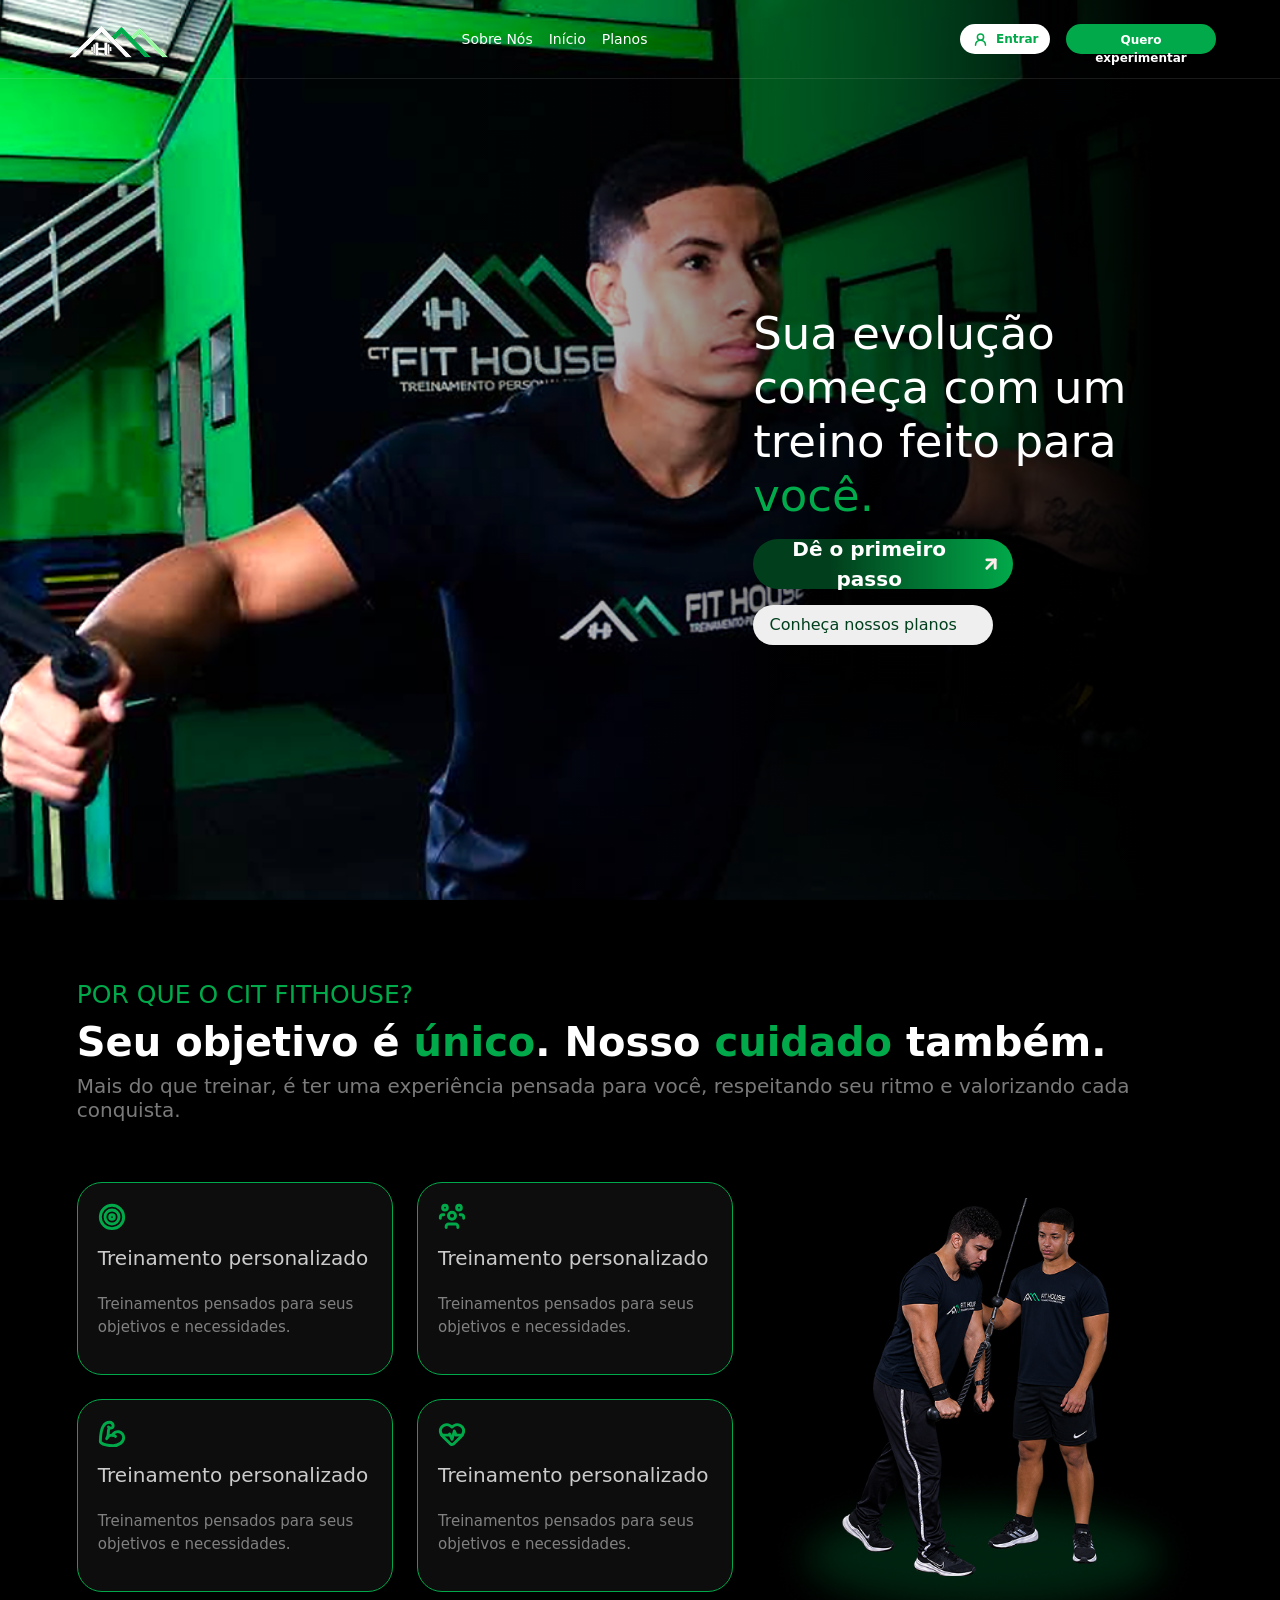
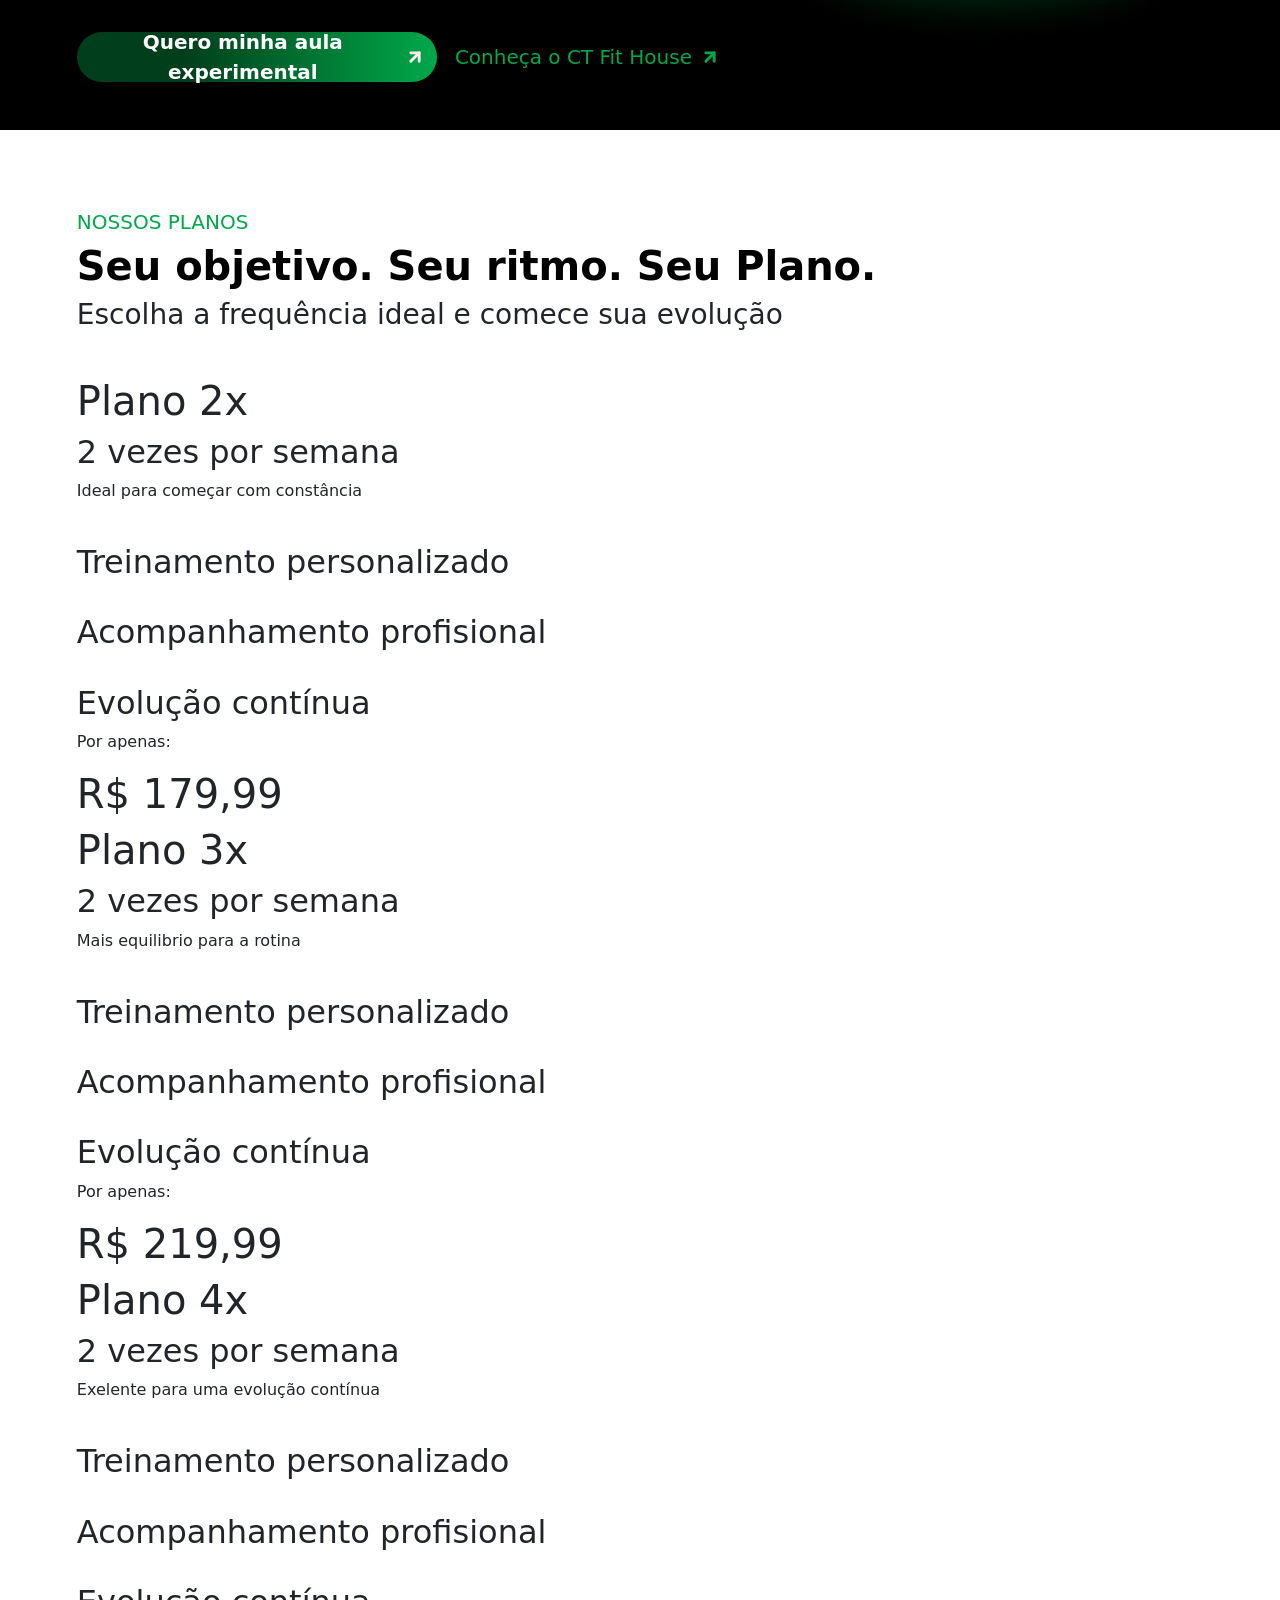
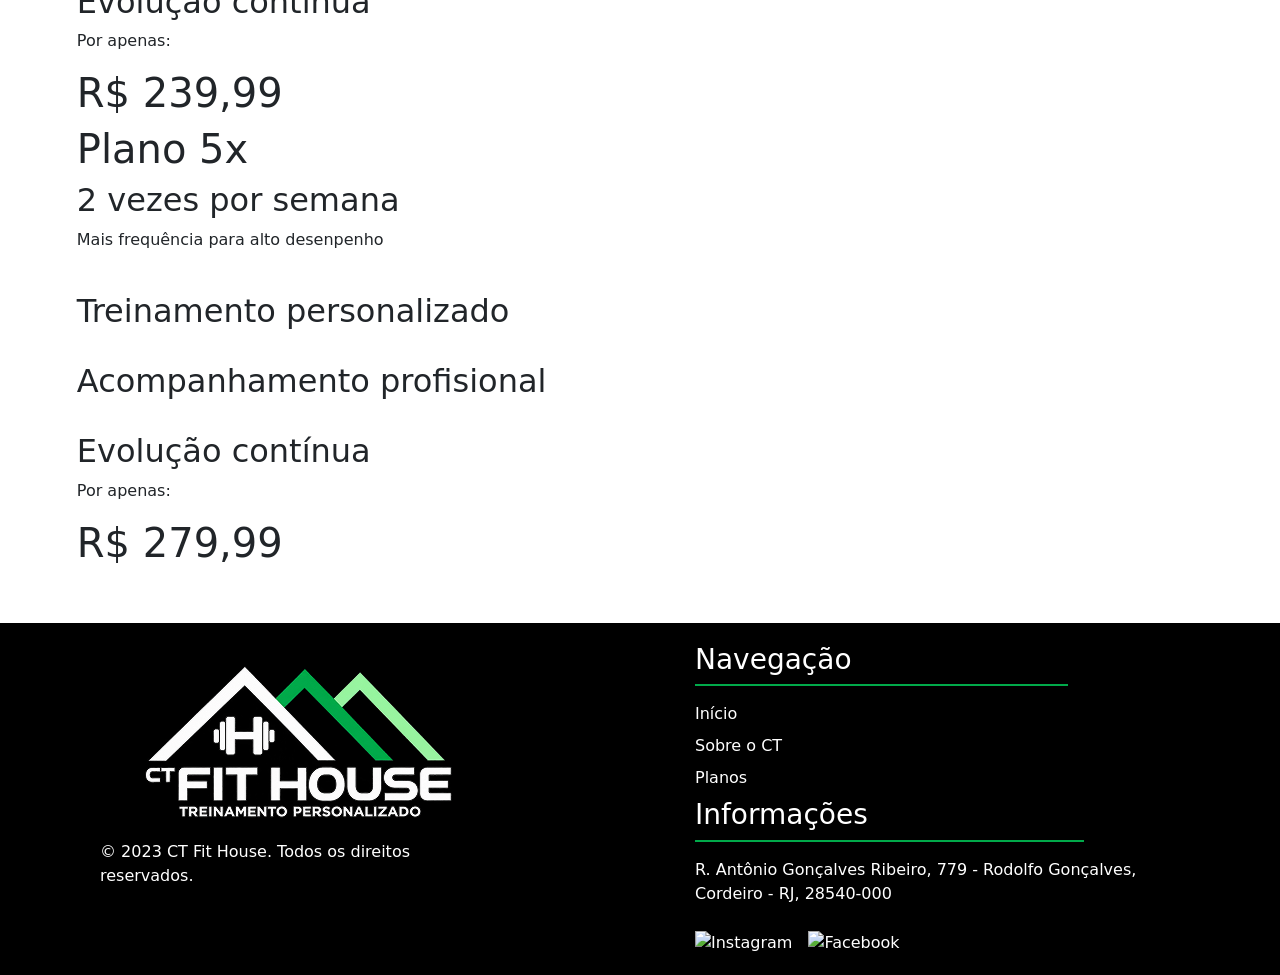
==== index/index.html @ 7c75793a "feat: add landing page, header and footer" ====
<!DOCTYPE html>
<html lang="pt-BR">
<head>
    <meta charset="UTF-8">
    <meta name="viewport" content="width=device-width, initial-scale=1.0">
    <title>CT FitHouse</title>

    <link rel="stylesheet"
      href="https://cdn.jsdelivr.net/npm/bootstrap@5.3.9/dist/css/bootstrap.min.css"
      integrity="sha384-yEPZ7jP9S0QKiUQ0m3jjsO4ProIW7wvR9gXkI7JOGa2XVsw53Yke2bsdkBbjmmiX"
      crossorigin="anonymous">
    <link rel="stylesheet" href="/index/index.css">

    <script src="/index/index.js" defer></script>
    <script src="https://cdn.jsdelivr.net/npm/bootstrap@5.3.9/dist/js/bootstrap.bundle.min.js"></script>

</head>
 
<body>

    <header class="header">
        <nav class="navbar navbar-expand-lg navbar-light">
            <div class="container-fluid cabecalho-conteudo">

                <a class="navbar-brand" href="#">
                    <img src="/Assets/img/Logo1.png" alt="CT FitHouse Logo" width="109" height="36" class="d-inline-block align-text-top">
                </a>

                <div class="collapse navbar-collapse" id="menu">
                    <ul class="navbar-nav mx-auto menu-pricipal">
                        <li class="nav-item">
                            <a class="nav-link" href="#">Sobre Nós</a>
                        </li>
                        <li class="nav-item">
                            <a class="nav-link" href="#">Início</a>
                        </li>
                        <li class="nav-item">
                            <a class="nav-link" href="#">Planos</a>
                        </li>
                    </ul>
                </div>

                <dir class="d-flex gap-3">
                    <button class="btn d-inline-flex align-items-center gap-2" type="button" id="btn-entrar">
                        <img src="/Assets/icons/header/icon-perfil.svg" alt="" width="15" height="15">
                        Entrar
                    </button>
                    <button class="btn " type="button" id="btn-cadastrar">
                        Quero experimentar
                    </button>
                </dir>
            </div>
        </nav>
    </header>

    <section class="hero" id="">

        <div class="hero-conteudo">
            
            <h1 id="titulo-hero">Sua evolução começa com um treino feito para <span id="destaque-hero">você.</span></h1>

            <button class="btn d-inline-flex align-items-center justify-content-center gap-2" id="btn-hero" href="#">
                Dê o primeiro passo
                <img src="/Assets/icons/Icon-seta-ddireita.svg" alt="" width="20" height="20">
            </button>
            <button class="btn-hero2" id="btn-hero2" href="#">
                Conheça nossos planos
                <img src="/Assets/icons/Icon-seta-baixo.svg" alt="" width="15" height="15">
            </button>
        </div>
        
    </section>

    <section class="secao2">

        <div class="secao2-conteudo">

            <div class="titulo-secao2">
                <h2>POR QUE O CIT FITHOUSE?</h2>
                <h1>Seu objetivo é <span>único</span>. Nosso <span>cuidado</span> também.</h1>
                <h3>Mais do que treinar, é ter uma experiência pensada para você, respeitando seu ritmo e valorizando cada conquista.</p>
            </div>

        
            <div class="visual-secao2">
                <div class="grid-secao2">
                    <div class="card-secao2">
                        <img src="/Assets/icons/secao2/icon3.svg" alt="icone" width="28" height="28">
                        <h1>Treinamento personalizado</h1>
                        <p>Treinamentos pensados para seus objetivos e necessidades.</p>
                    </div>
                    <div class="card-secao2">
                        <img src="/Assets/icons/secao2/icon2.svg" alt="icone" width="28" height="28">
                        <h1>Treinamento personalizado</h1>
                        <p>Treinamentos pensados para seus objetivos e necessidades.</p>
                    </div>
                    <div class="card-secao2">
                        <img src="/Assets/icons/secao2/icon1.svg" alt="icone" width="28" height="28">
                        <h1>Treinamento personalizado</h1>
                        <p>Treinamentos pensados para seus objetivos e necessidades.</p>
                    </div>
                    <div class="card-secao2">
                        <img src="/Assets/icons/secao2/icon4.svg" alt="icone" width="28" height="28">
                        <h1>Treinamento personalizado</h1>
                        <p>Treinamentos pensados para seus objetivos e necessidades.</p>
                    </div>
                </div>

                <div class="composicao-secao2">
                    <img  id="treino-secao2"src="/Assets/img/img2.png" alt="Imagem de treino">
                    <img id="elipse-secao2"src="/Assets/img/Ellipse 1.png" alt="Elipse">
                </div>
            </div>    


            <div class="botoes gap-2">

                    <button class="btn d-inline-flex align-items-center justify-content-center gap-2" id="btn1-secao2" href="#">
                        Quero minha aula experimental
                        <img src="/Assets/icons/Icon-seta-ddireita.svg" alt="" width="20" height="20">
                    </button>
                    <button class="btn d-inline-flex align-items-center justify-content-center gap-2" id="btn2-secao2" href="#">
                        Conheça o CT Fit House
                        <img src="/Assets/icons/secao2/seta-verde.svg" alt="" width="20" height="20">
                    </button>

            </div>

            
        </div>
    </section>

    <section class="secao3 light">

        <div class="titulo-secao3">
            <h2>NOSSOS PLANOS</h2>
            <h1>Seu objetivo. Seu ritmo.<span> Seu Plano.</span></h1>
            <h3>Escolha a frequência ideal e comece sua evolução</h3>
        </div>

        <div class="nav justify-content-center" role="tablist" aria-label="Período do plano">

            <button class="nav-link active" type="button" role="tab"
                    id="aba-mensal" data-bs-toggle="tab" data-bs-target="#mensal"
                    aria-controls="mensal" aria-selected="true">
                Mensal
            </button>

            <button class="nav-link" type="button" role="tab"
                    id="aba-trimestral" data-bs-toggle="tab" data-bs-target="#trimestral"
                    aria-controls="trimestral" aria-selected="false">
                Trimestral
            </button>

        </div>

        <div class="tab-content">

            <div class="tab-pane active" id="mensal" role="tabpanel" aria-labelledby="aba-mensal">
                <div class="grid-secao3">
                    <div class="card-secao3">
                        <h1>Plano 2x</h1>
                        <h2>2 vezes por semana</h2>
                        <p>Ideal para começar com constância</p>

                        <div class="checklist-card">
                            <img src="" alt="">
                            <h2>Treinamento personalizado</h2>
                            <img src="" alt="">
                            <h2>Acompanhamento profisional</h2>
                            <img src="" alt="">
                            <h2>Evolução contínua</h2>
                        </div>

                        <p>Por apenas:</p>
                        <h1>R$ 179,99</h1>
                    </div>

                    <div class="card-secao3">
                        <h1>Plano 3x</h1>
                        <h2>2 vezes por semana</h2>
                        <p>Mais equilibrio para a rotina</p>

                        <div class="checklist-card">
                            <img src="" alt="">
                            <h2>Treinamento personalizado</h2>
                            <img src="" alt="">
                            <h2>Acompanhamento profisional</h2>
                            <img src="" alt="">
                            <h2>Evolução contínua</h2>
                        </div>

                        <p>Por apenas:</p>
                        <h1>R$ 219,99</h1>
                    </div>

                    <div class="card-secao3">
                        <h1>Plano 4x</h1>
                        <h2>2 vezes por semana</h2>
                        <p>Exelente para uma evolução contínua</p>

                        <div class="checklist-card">
                            <img src="" alt="">
                            <h2>Treinamento personalizado</h2>
                            <img src="" alt="">
                            <h2>Acompanhamento profisional</h2>
                            <img src="" alt="">
                            <h2>Evolução contínua</h2>
                        </div>

                        <p>Por apenas:</p>
                        <h1>R$ 239,99</h1>
                    </div>

                    <div class="card-secao3">
                        <h1>Plano 5x</h1>
                        <h2>2 vezes por semana</h2>
                        <p>Mais frequência para alto desenpenho</p>

                        <div class="checklist-card">
                            <img src="" alt="">
                            <h2>Treinamento personalizado</h2>
                            <img src="" alt="">
                            <h2>Acompanhamento profisional</h2>
                            <img src="" alt="">
                            <h2>Evolução contínua</h2>
                        </div>

                        <p>Por apenas:</p>
                        <h1>R$ 279,99</h1>
                    </div>

                </div>
            </div>

            <div class="tab-pane" id="trimestral" role="tabpanel" aria-labelledby="aba-trimestral">
                <div class="card-secao3">
                        <h1>Plano 2x</h1>
                        <h2>2 vezes por semana</h2>
                        <p>Ideal para começar com constância</p>

                        <div class="checklist-card">
                            <img src="" alt="">
                            <h2>Treinamento personalizado</h2>
                            <img src="" alt="">
                            <h2>Acompanhamento profisional</h2>
                            <img src="" alt="">
                            <h2>Evolução contínua</h2>
                        </div>

                        <p>Por apenas:</p>
                        <h1>R$ 449,99</h1>
                    </div>

                    <div class="card-secao3">
                        <h1>Plano 3x</h1>
                        <h2>2 vezes por semana</h2>
                        <p>Mais equilibrio para a rotina</p>

                        <div class="checklist-card">
                            <img src="" alt="">
                            <h2>Treinamento personalizado</h2>
                            <img src="" alt="">
                            <h2>Acompanhamento profisional</h2>
                            <img src="" alt="">
                            <h2>Evolução contínua</h2>
                        </div>

                        <p>Por apenas:</p>
                        <h1>R$ 569,99</h1>
                    </div>

                    <div class="card-secao3">
                        <h1>Plano 4x</h1>
                        <h2>2 vezes por semana</h2>
                        <p>Exelente para uma evolução contínua</p>

                        <div class="checklist-card">
                            <img src="" alt="">
                            <h2>Treinamento personalizado</h2>
                            <img src="" alt="">
                            <h2>Acompanhamento profisional</h2>
                            <img src="" alt="">
                            <h2>Evolução contínua</h2>
                        </div>

                        <p>Por apenas:</p>
                        <h1>R$ 659,99</h1>
                    </div>

                    <div class="card-secao3">
                        <h1>Plano 5x</h1>
                        <h2>2 vezes por semana</h2>
                        <p>Mais frequência para alto desenpenho</p>

                        <div class="checklist-card">
                            <img src="" alt="">
                            <h2>Treinamento personalizado</h2>
                            <img src="" alt="">
                            <h2>Acompanhamento profisional</h2>
                            <img src="" alt="">
                            <h2>Evolução contínua</h2>
                        </div>

                        <p>Por apenas:</p>
                        <h1>R$ 749,99</h1>
                    </div>
            </div>

        </div>









    </section>























    <footer>
        <div class="footer-conteudo">

            <div class="footer-logo">
                <img src="/Assets/img/Logo2.png" alt="Facebook" width="395" height="197">
                <p>&copy; 2023 CT Fit House. Todos os direitos reservados.</p>
            </div>

            <div class="footer-links">
                <h3>Navegação</h3>
                <a href="#">Início</a>
                <a href="#">Sobre o CT</a>
                <a href="#">Planos</a>

                <h3>Informações</h3>
                <p>R. Antônio Gonçalves Ribeiro, 779 - Rodolfo Gonçalves, Cordeiro - RJ, 28540-000</p>

            <div class="footer-social">
                <a href="https://www.instagram.com/ctfithouse/" target="_blank">
                    <img src="/Assets/icons/Icone - Instagram.png" alt="Instagram" width="27" height="27">
                </a>
                <a href="#">
                    <img src="/Assets/icons/Frame.png" alt="Facebook" width="24" height="24">
                </a>
            </div>

            </div> 

         </div>
        
    </footer>
    
</body>
</html>
---- index/index.css ----
:root{
    font-family: Manrope, sans-serif;
}

body{
    margin: 0;
    min-height: 100vh;
    display: flex;
    flex-direction: column;
}


/* -----------------------------Header-------------------------------*/

.header {
    position: fixed;
    top: 0;
    left: 0;
    width: 100%;
    z-index: 10;
    background-color: transparent;
    transition: background-color 0.3s ease;
    border-bottom: 1px solid rgba(255, 255, 255, 0.1);
}

.header.fundo-preto {
    background-color: #000;
}

.cabecalho-conteudo{
    padding-inline: 64px;
}

#btn-entrar{
    background-color: #ffffff;
    color: #01A94A;
    border-radius:25px;
    width: 90px;
    height: 30px;
    font-weight: bold;
    font-size: 12px;
    
}

#btn-entrar:hover{
    background-color: #01A94A;
    color: #FFFFFF;
    transition: all 0.3s ease-in-out;
    transform: scale(1.1);
}

#btn-entrar:hover img,
#btn-entrar:focus-visible img {
    filter: brightness(0) invert(1);
}

#btn-cadastrar{
    background-color: #01A94A;
    color: #FFFFFF;
    border-radius:25px;
    width: 150px;
    height: 30px;
    font-weight: bold;
    font-size: 12px;
}

#btn-cadastrar:hover{
    background-color: #FFFFFF;
    color: #01A94A;
    transition: all 0.3s ease-in-out;
    transform: scale(1.1);
}

.nav-link{
    color: #FFFFFF;
    font-weight: regular;
    font-size: 14px;
}

.nav-link:hover{
    color: #01A94A;
}

/* ------------------------------Hero-------------------------------*/

.hero {
    min-height: 100vh;
    padding: 100px 6% 48px;


    background-color: #000;
background-image:
    linear-gradient(to right, transparent 30%, #000 90%),
    url("../Assets/img/img1.png");
background-size: 100% 100%, cover;
background-position: center, center;
background-repeat: no-repeat;
    

    display: flex;
    justify-content: flex-end;
    align-items: center;
}

.hero-conteudo {
    width: 100%;
    
    max-width: 450px;
    display: flex;
    flex-direction: column;
    align-items: left;
    gap: 16px;
    color: white;
}

.hero h1 {
    margin: 0;
    font-size: 45px;
    font-weight: regular;
    color:#FFFFFF
}

#destaque-hero{
    color: #01AA4B;
    width: 254px;
    height: 405px;
    align-items: left; 
}

 #btn-hero{
    text-decoration: none;
    background-image: linear-gradient(90deg, #013F1C 30%, #01A94A 100%); 
    border: none;
    border-radius: 25px;
    color: #FFFFFF;
    width: 260px;
    height: 50px;
    font-weight: bold;
    font-size: 20px;   
}

#btn-hero:hover{
    background-color: #FFFFFF;
    
    transition: all 0.3s ease-in-out;
    transform: scale(1.03);
}

#btn-hero2{
    text-decoration: none;
    background-image: white; 
    border: none;
    border-radius: 25px;
    color: #013F1C ;
    width: 240px;
    height: 40px;
    font-weight: regular;
    font-size: 16px;   
}

#btn-hero2:hover{
    background-color: #FFFFFF;
    
    transition: all 0.3s ease-in-out;
    transform: scale(1.03);
}

/* ------------------------------Seção 2-------------------------------*/

.secao2{
    background-color: #000;
    width: 100%;
    height: 100%;
}

.secao2-conteudo{
    padding: 80px 6% 48px;
}

.visual-secao2{
    display: grid;
    grid-template-columns: 3fr 2fr;
    align-items: center;
    gap: 32px;
    margin-top: 60px;
}

.composicao-secao2{
    position: relative;
    isolation: isolate;
}

#treino-secao2 {
    position: relative;
    z-index: 1;
    display: block;
    width: 90%;
    height: auto;
    margin-inline: auto;
}

#elipse-secao2 {
    position: absolute;
    bottom: 0;
    left: 0;
    width: 100%;
    height: auto;
    transform: translateY(40%);
}
.titulo-secao2{
    align-items: center;
    flex-direction: column;
    
}

.titulo-secao2 h2{
    color: #01A94A;
    font-size: 25px;
    font-weight: regular;
}

.titulo-secao2 h1{
    color: #FFFFFF;
    font-size: 40px;
    font-weight: bold;
}

.titulo-secao2 span{
    color: #01A94A;
}

.titulo-secao2 h3{
    color: #ffffff7a;
    font-size: 20px;
    font-weight: regular;
}

.grid-secao2{
    display: grid;
    grid-template-columns: repeat(2, minmax(0, 1fr));
    gap: 24px;
}

.card-secao2{
    background-color: #0D0D0D;
    border: 1px solid #01A94A;
    border-radius: 25px;
    padding: 20px;
    display: flex;
    flex-direction: column;
    align-items: left;
    gap: 15px;
}

.card-secao2 h1{
    font-size: 20px;
    color:#ffffffc9
}

.card-secao2 p{
    font-size: 15px;
    color:#ffffff7a;
}

.botoes{
    margin-top: 40px;  
}

#btn1-secao2{
    text-decoration: none;
    background-image: linear-gradient(90deg, #013F1C 30%, #01A94A 100%); 
    border: none;
    border-radius: 25px;
    color: #FFFFFF;
    width: 360px;
    height: 50px;
    font-weight: bold;
    font-size: 20px;  
}

#btn1-secao2:hover{ 
    transition: all 0.3s ease-in-out;
    transform: scale(1.03);
}

#btn2-secao2{
    font-size: 20px;
    color: #01A94A;  
}

#btn2-secao2:hover{
    color: #ffffff;
    transition: all 0.2s ease-in-out;
    transform: scale(1.03);
}

#btn2-secao2:hover img,
#btn2-secao2:focus-visible img {
    filter: brightness(0) invert(1);
}

/*--------------------------Seção 3-------------------------*/

.secao3{
    padding: 80px 6% 48px;
    
}


.titulo-secao3{
    align-content: center;
    justify-content: center;


}

.titulo-secao3 h2{
    align-items: center;
    font-size: 20px;
    color: #01A94A;
    font-weight: regular;
    
}

.titulo-secao3 h1{
     color: #000;
    font-weight: bold;
    font-size: 40px ;
}













/* ------------------------------Footer-------------------------------*/

footer{
    background-color: #000000;
    color: #ffffff;
    padding: 20px 100px;
    margin-top: auto;
}


 .footer-conteudo {
    display: flex;
    align-items: flex-start;
    gap: 200px;
}

.footer-links {
    display: flex;
    flex-direction: column;
    align-items: flex-start;
    gap: 8px;
}

.footer-links h3 {
    border-bottom: 2px solid #01A94A;
    padding-bottom: 8px;
    padding-right: 216px;
}

.footer-links a:hover {
    transition: all 0.3s ease-in-out;
    transform: scale(1.1);
}

.footer-links a {
    color: inherit;
    text-decoration: none;
}

.footer-social {
    display: flex;
    align-items: center;
    gap: 16px;
}
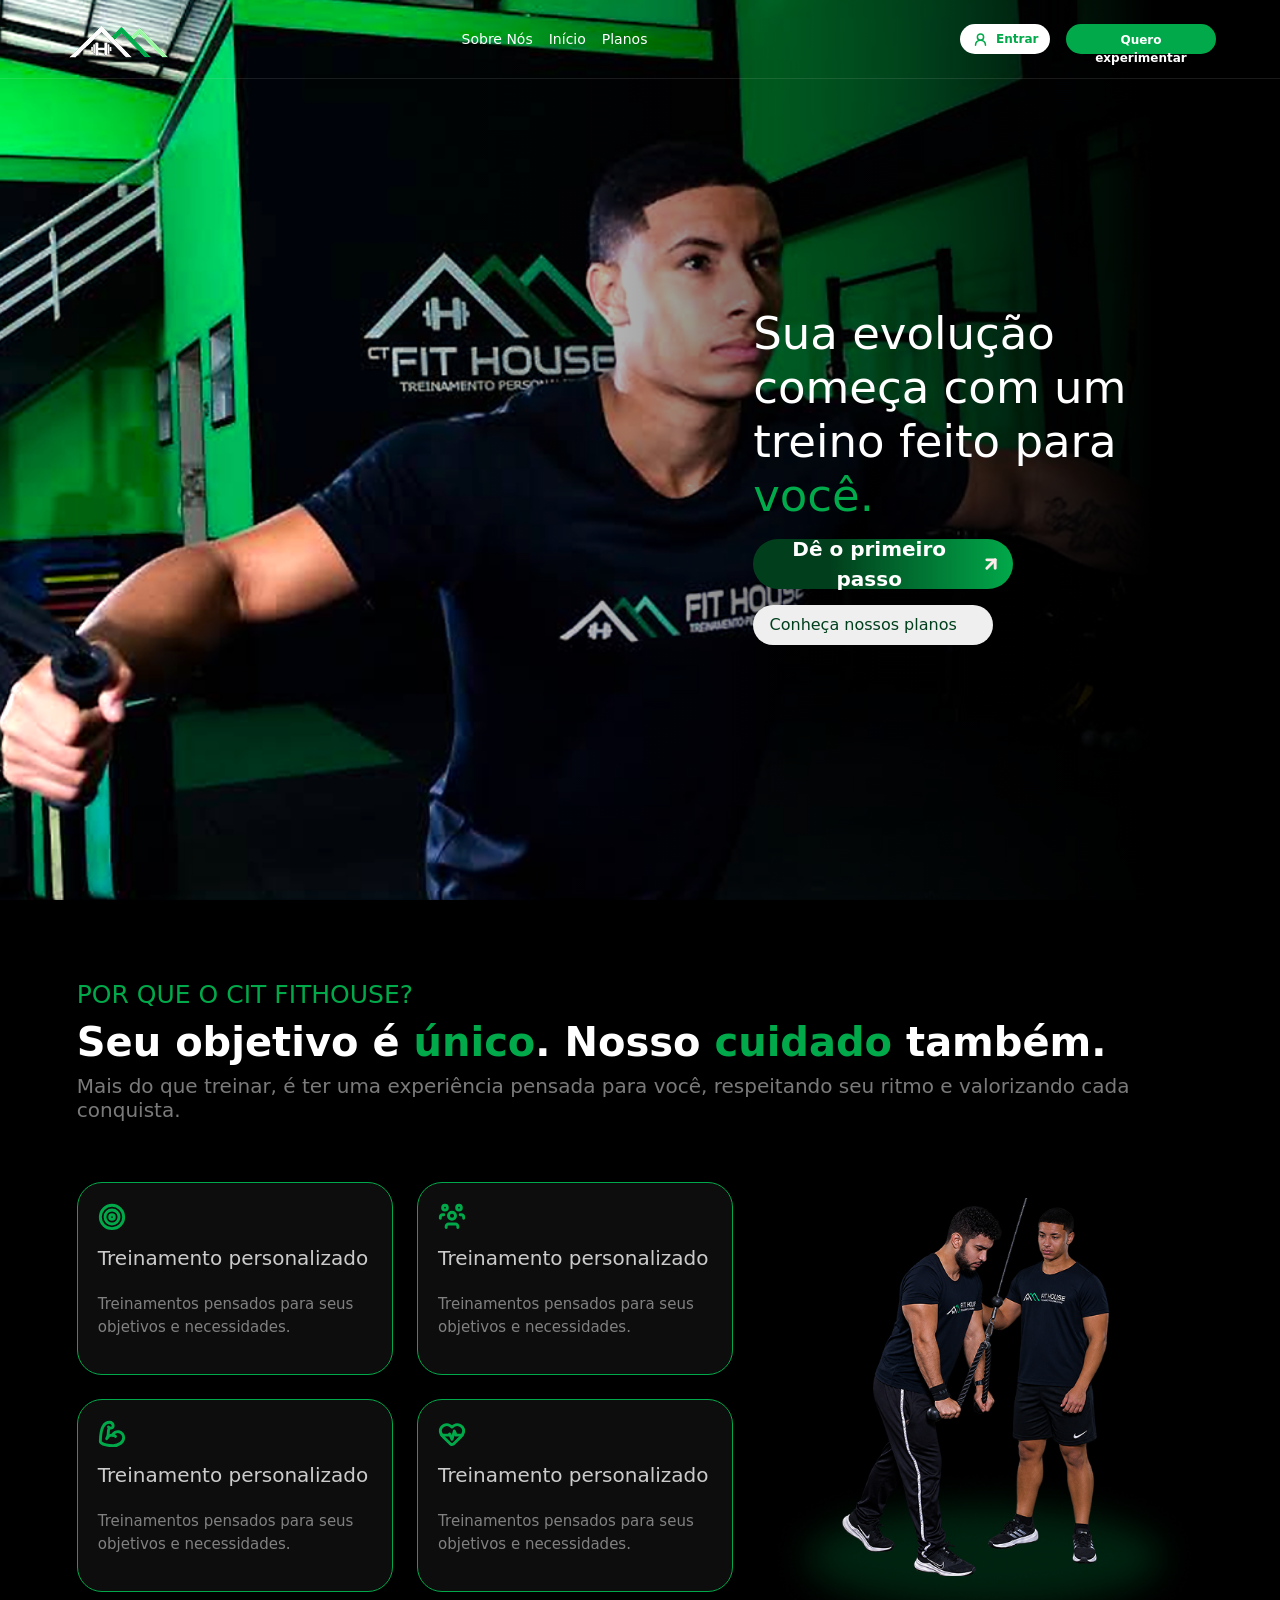
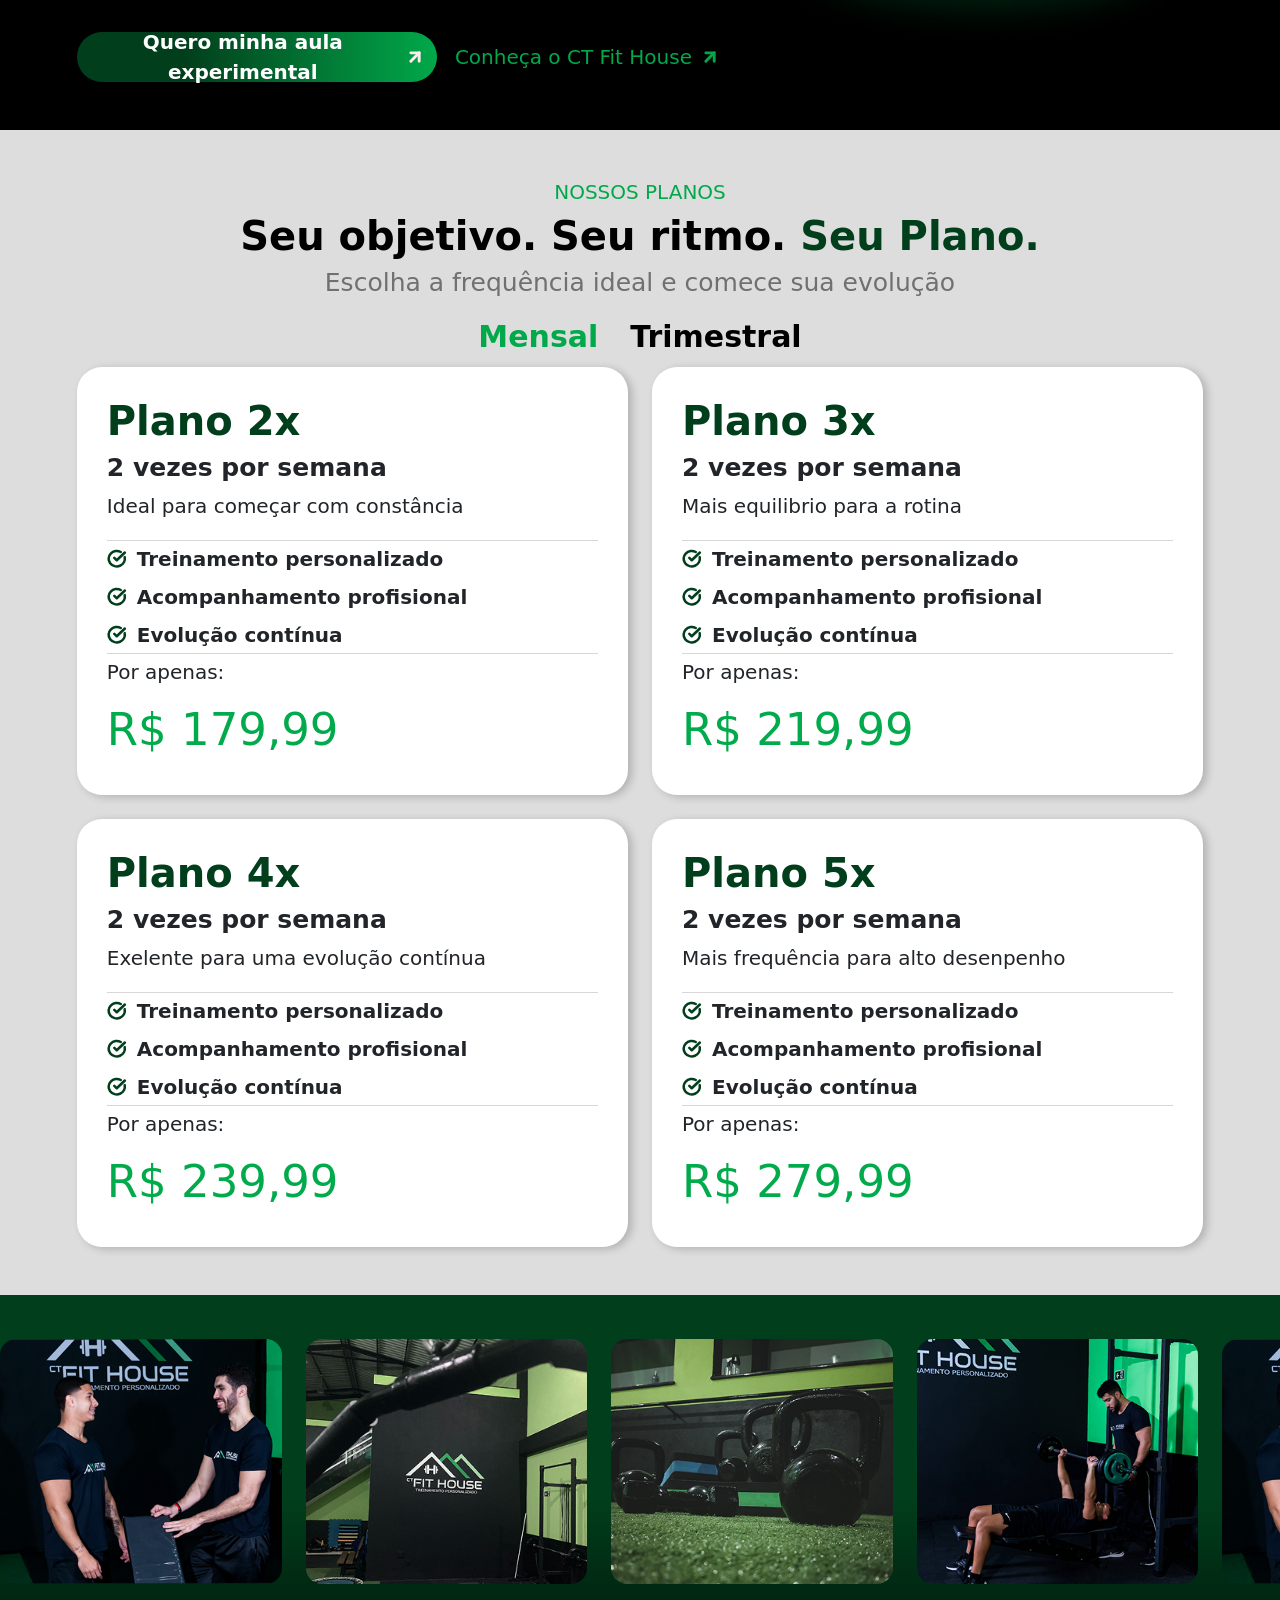
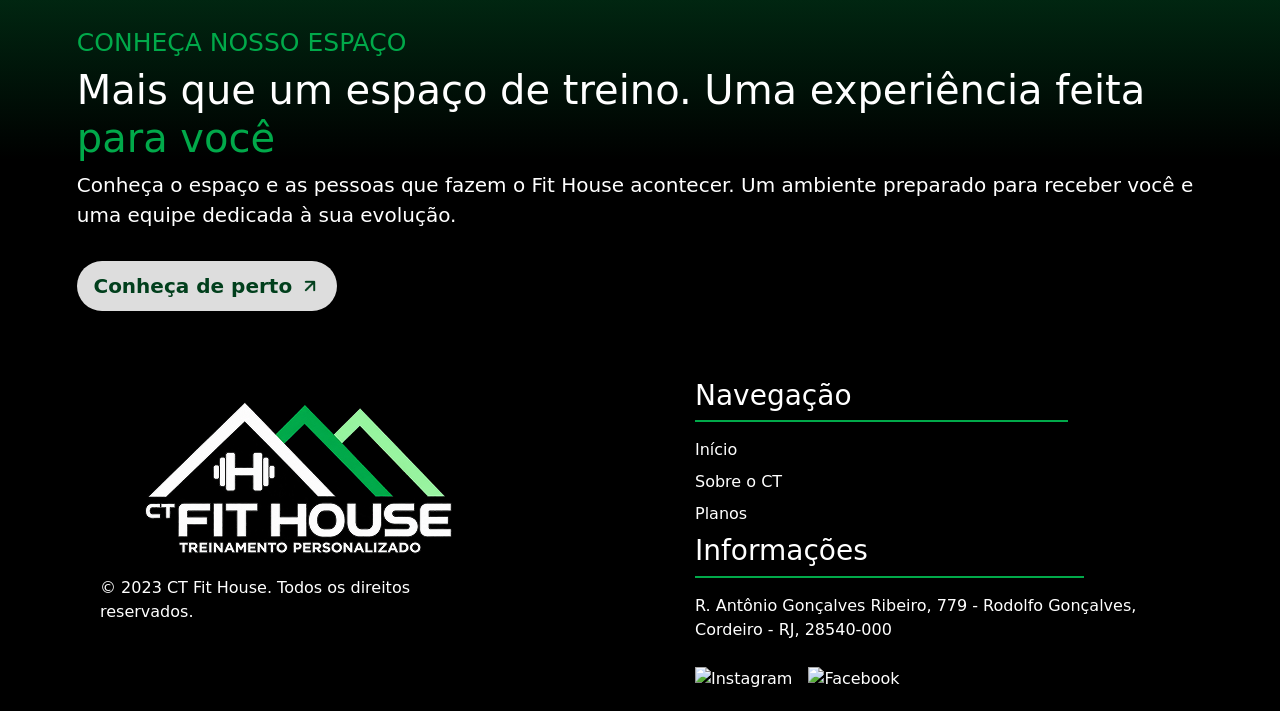
==== commit a5c7dd51: "feat: add seções 2, 3, e 4 para a landing page, carrosel, animações mo header" ====
--- a/index/index.html
+++ b/index/index.html
@@ -130,7 +130,7 @@
         </div>
     </section>
 
-    <section class="secao3 light">
+    <section class="secao3">
 
         <div class="titulo-secao3">
             <h2>NOSSOS PLANOS</h2>
@@ -138,15 +138,15 @@
             <h3>Escolha a frequência ideal e comece sua evolução</h3>
         </div>
 
-        <div class="nav justify-content-center" role="tablist" aria-label="Período do plano">
-
-            <button class="nav-link active" type="button" role="tab"
+        <div class="nav justify-content-center botoes-secao3" role="tablist" aria-label="Período do plano">
+
+            <button class="nav-link active botao-secao3" type="button" role="tab"
                     id="aba-mensal" data-bs-toggle="tab" data-bs-target="#mensal"
                     aria-controls="mensal" aria-selected="true">
                 Mensal
             </button>
 
-            <button class="nav-link" type="button" role="tab"
+            <button class="nav-link botao-secao3" type="button" role="tab"
                     id="aba-trimestral" data-bs-toggle="tab" data-bs-target="#trimestral"
                     aria-controls="trimestral" aria-selected="false">
                 Trimestral
@@ -159,157 +159,212 @@
             <div class="tab-pane active" id="mensal" role="tabpanel" aria-labelledby="aba-mensal">
                 <div class="grid-secao3">
                     <div class="card-secao3">
-                        <h1>Plano 2x</h1>
+                        <h1 class="titulo-card">Plano 2x</h1>
                         <h2>2 vezes por semana</h2>
                         <p>Ideal para começar com constância</p>
+                        <hr class="linha-card">                     
 
                         <div class="checklist-card">
-                            <img src="" alt="">
-                            <h2>Treinamento personalizado</h2>
-                            <img src="" alt="">
-                            <h2>Acompanhamento profisional</h2>
-                            <img src="" alt="">
-                            <h2>Evolução contínua</h2>
-                        </div>
-
+                            <img src="/Assets/icons/secao3/icon-checklist.svg" alt="" width="20" height="20">
+                            <p>Treinamento personalizado</p>
+                            <img src="/Assets/icons/secao3/icon-checklist.svg" alt="" width="20" height="20"> 
+                            <p>Acompanhamento profisional</p>
+                            <img src="/Assets/icons/secao3/icon-checklist.svg" alt="" width="20" height="20"> 
+                            <p>Evolução contínua</p>
+                        </div>
+
+                        <hr class="linha-card">
                         <p>Por apenas:</p>
-                        <h1>R$ 179,99</h1>
+                        <h1 class="preco">R$ 179,99</h1>
                     </div>
 
                     <div class="card-secao3">
-                        <h1>Plano 3x</h1>
+                        <h1 class="titulo-card">Plano 3x</h1>
                         <h2>2 vezes por semana</h2>
                         <p>Mais equilibrio para a rotina</p>
+                        <hr class="linha-card">
 
                         <div class="checklist-card">
-                            <img src="" alt="">
-                            <h2>Treinamento personalizado</h2>
-                            <img src="" alt="">
-                            <h2>Acompanhamento profisional</h2>
-                            <img src="" alt="">
-                            <h2>Evolução contínua</h2>
-                        </div>
-
+                            <img src="/Assets/icons/secao3/icon-checklist.svg" alt="" width="20" height="20">
+                            <p>Treinamento personalizado</p>
+                            <img src="/Assets/icons/secao3/icon-checklist.svg" alt="" width="20" height="20">
+                            <p>Acompanhamento profisional</p>
+                            <img src="/Assets/icons/secao3/icon-checklist.svg" alt="" width="20" height="20">
+                            <p>Evolução contínua</p>
+                        </div>
+
+                        <hr class="linha-card">
                         <p>Por apenas:</p>
-                        <h1>R$ 219,99</h1>
+                        <h1 class="preco">R$ 219,99</h1>
                     </div>
 
                     <div class="card-secao3">
-                        <h1>Plano 4x</h1>
+                        <h1 class="titulo-card">Plano 4x</h1>
                         <h2>2 vezes por semana</h2>
                         <p>Exelente para uma evolução contínua</p>
+                        <hr class="linha-card">
 
                         <div class="checklist-card">
-                            <img src="" alt="">
-                            <h2>Treinamento personalizado</h2>
-                            <img src="" alt="">
-                            <h2>Acompanhamento profisional</h2>
-                            <img src="" alt="">
-                            <h2>Evolução contínua</h2>
-                        </div>
-
+                            <img src="/Assets/icons/secao3/icon-checklist.svg" alt="" width="20" height="20">
+                            <p>Treinamento personalizado</p>
+                            <img src="/Assets/icons/secao3/icon-checklist.svg" alt="" width="20" height="20"> 
+                            <p>Acompanhamento profisional</p>
+                            <img src="/Assets/icons/secao3/icon-checklist.svg" alt="" width="20" height="20"> 
+                            <p>Evolução contínua</p>
+                        </div>
+
+                        <hr class="linha-card">
                         <p>Por apenas:</p>
-                        <h1>R$ 239,99</h1>
+                        <h1 class="preco">R$ 239,99</h1>
                     </div>
 
                     <div class="card-secao3">
-                        <h1>Plano 5x</h1>
+                        <h1 class="titulo-card">Plano 5x</h1>
                         <h2>2 vezes por semana</h2>
                         <p>Mais frequência para alto desenpenho</p>
+                        <hr class="linha-card">
 
                         <div class="checklist-card">
-                            <img src="" alt="">
-                            <h2>Treinamento personalizado</h2>
-                            <img src="" alt="">
-                            <h2>Acompanhamento profisional</h2>
-                            <img src="" alt="">
-                            <h2>Evolução contínua</h2>
-                        </div>
-
+                            <img src="/Assets/icons/secao3/icon-checklist.svg" alt="" width="20" height="20"> 
+                            <p>Treinamento personalizado</p>
+                            <img src="/Assets/icons/secao3/icon-checklist.svg" alt="" width="20" height="20"> 
+                            <p>Acompanhamento profisional</p>
+                            <img src="/Assets/icons/secao3/icon-checklist.svg" alt="" width="20" height="20"> 
+                            <p>Evolução contínua</p>
+                        </div>
+
+                        <hr class="linha-card">
                         <p>Por apenas:</p>
-                        <h1>R$ 279,99</h1>
+                        <h1 class="preco">R$ 279,99</h1>
                     </div>
 
                 </div>
             </div>
 
-            <div class="tab-pane" id="trimestral" role="tabpanel" aria-labelledby="aba-trimestral">
-                <div class="card-secao3">
-                        <h1>Plano 2x</h1>
-                        <h2>2 vezes por semana</h2>
-                        <p>Ideal para começar com constância</p>
-
-                        <div class="checklist-card">
-                            <img src="" alt="">
-                            <h2>Treinamento personalizado</h2>
-                            <img src="" alt="">
-                            <h2>Acompanhamento profisional</h2>
-                            <img src="" alt="">
-                            <h2>Evolução contínua</h2>
-                        </div>
-
-                        <p>Por apenas:</p>
-                        <h1>R$ 449,99</h1>
-                    </div>
-
+            <div class="tab-pane " id="trimestral" role="tabpanel" aria-labelledby="aba-trimestral">
+
+                 <div class="grid-secao3">
                     <div class="card-secao3">
-                        <h1>Plano 3x</h1>
-                        <h2>2 vezes por semana</h2>
-                        <p>Mais equilibrio para a rotina</p>
-
-                        <div class="checklist-card">
-                            <img src="" alt="">
-                            <h2>Treinamento personalizado</h2>
-                            <img src="" alt="">
-                            <h2>Acompanhamento profisional</h2>
-                            <img src="" alt="">
-                            <h2>Evolução contínua</h2>
-                        </div>
-
-                        <p>Por apenas:</p>
-                        <h1>R$ 569,99</h1>
-                    </div>
-
-                    <div class="card-secao3">
-                        <h1>Plano 4x</h1>
-                        <h2>2 vezes por semana</h2>
-                        <p>Exelente para uma evolução contínua</p>
-
-                        <div class="checklist-card">
-                            <img src="" alt="">
-                            <h2>Treinamento personalizado</h2>
-                            <img src="" alt="">
-                            <h2>Acompanhamento profisional</h2>
-                            <img src="" alt="">
-                            <h2>Evolução contínua</h2>
-                        </div>
-
-                        <p>Por apenas:</p>
-                        <h1>R$ 659,99</h1>
-                    </div>
-
-                    <div class="card-secao3">
-                        <h1>Plano 5x</h1>
-                        <h2>2 vezes por semana</h2>
-                        <p>Mais frequência para alto desenpenho</p>
-
-                        <div class="checklist-card">
-                            <img src="" alt="">
-                            <h2>Treinamento personalizado</h2>
-                            <img src="" alt="">
-                            <h2>Acompanhamento profisional</h2>
-                            <img src="" alt="">
-                            <h2>Evolução contínua</h2>
-                        </div>
-
-                        <p>Por apenas:</p>
-                        <h1>R$ 749,99</h1>
-                    </div>
-            </div>
-
-        </div>
-
-
+                            <h1 class="titulo-card">Plano 2x</h1>
+                            <h2>2 vezes por semana</h2>
+                            <p>Ideal para começar com constância</p>
+                            <hr class="linha-card">
+
+                            <div class="checklist-card">
+                                <img>
+                                <p>Treinamento personalizado</p>
+                                <img src="/Assets/icons/secao3/icon-checklist.svg" alt="" width="20" height="20"> 
+                                <p>Acompanhamento profisional</p>
+                                <img src="/Assets/icons/secao3/icon-checklist.svg" alt="" width="20" height="20">
+                                <p>Evolução contínua</p>
+                            </div>
+
+                            <hr class="linha-card">
+                            <p>Por apenas:</p>
+                            <h1 class="preco">R$ 449,99</h1>
+                        </div>
+
+                        <div class="card-secao3">
+                            <h1 class="titulo-card">Plano 3x</h1>
+                            <h2>2 vezes por semana</h2>
+                            <p>Mais equilibrio para a rotina</p>
+                            <hr class="linha-card">
+
+                            <div class="checklist-card">
+                                <img src="/Assets/icons/secao3/icon-checklist.svg" alt="" width="20" height="20"> 
+                                <p>Treinamento personalizado</p>
+                                <img src="/Assets/icons/secao3/icon-checklist.svg" alt="" width="20" height="20">
+                                <p>Acompanhamento profisional</p>
+                                <img src="/Assets/icons/secao3/icon-checklist.svg" alt="" width="20" height="20">
+                                <p>Evolução contínua</p>
+                            </div>
+
+                            <hr class="linha-card">
+                            <p>Por apenas:</p>
+                            <h1 class="preco">R$ 569,99</h1>
+                        </div>
+
+                        <div class="card-secao3">
+                            <h1 class="titulo-card">Plano 4x</h1>
+                            <h2>2 vezes por semana</h2>
+                            <p>Exelente para uma evolução contínua</p>
+                            <hr class="linha-card">
+
+                            <div class="checklist-card">
+                                <img src="/Assets/icons/secao3/icon-checklist.svg" alt="" width="20" height="20"> 
+                                <p>Treinamento personalizado</p>
+                                <img src="/Assets/icons/secao3/icon-checklist.svg" alt="" width="20" height="20"> 
+                                <p>Acompanhamento profisional</p>
+                                <img src="/Assets/icons/secao3/icon-checklist.svg" alt="" width="20" height="20">
+                                <p>Evolução contínua</p>
+                            </div>
+
+                            <hr class="linha-card">
+                            <p>Por apenas:</p>
+                            <h1 class="preco">R$ 659,99</h1>
+                        </div>
+
+                        <div class="card-secao3">
+                            <h1 class="titulo-card">Plano 5x</h1>
+                            <h2>2 vezes por semana</h2>
+                            <p>Mais frequência para alto desenpenho</p>
+                            <hr class="linha-card">
+
+                            <div class="checklist-card">
+                                <img src="/Assets/icons/secao3/icon-checklist.svg" alt="" width="20" height="20"> 
+                                <p>Treinamento personalizado</p>
+                                <img src="/Assets/icons/secao3/icon-checklist.svg" alt="" width="20" height="20"> 
+                                <p>Acompanhamento profisional</p>
+                                <img src="/Assets/icons/secao3/icon-checklist.svg" alt="" width="20" height="20">
+                                <p>Evolução contínua</p>
+                            </div>
+
+                            <hr class="linha-card">
+                            <p>Por apenas:</p>
+                            <h1 class="preco">R$ 749,99</h1>
+                        </div>
+                    </div>
+            </div>
+
+        </div>
+    </section>
+
+    <section class="secao4">
+
+        <section class="overflow-hidden py-4" aria-label="Fotos da CT Fit House">
+                <div class="galeria-trilho d-flex">
+
+                    <div class="d-flex gap-4 pe-4 flex-shrink-0">
+                        <img class="foto-galeria rounded-4" src="/Assets/img/img3.png" alt="Equipe da CT Fit House">
+                        <img class="foto-galeria rounded-4" src="/Assets/img/img4.png" alt="Espaço de treinamento">
+                        <img class="foto-galeria rounded-4" src="/Assets/img/img5.png" alt="Espaço de treinamento">
+                        <img class="foto-galeria rounded-4" src="/Assets/img/img6.png" alt="Treino acompanhado">
+                    </div>
+
+                    <div class="d-flex gap-4 pe-4 flex-shrink-0">
+                        <img class="foto-galeria rounded-4" src="/Assets/img/img3.png" alt="Equipe da CT Fit House">
+                        <img class="foto-galeria rounded-4" src="/Assets/img/img4.png" alt="Espaço de treinamento">
+                        <img class="foto-galeria rounded-4" src="/Assets/img/img5.png" alt="Espaço de treinamento">
+                        <img class="foto-galeria rounded-4" src="/Assets/img/img6.png" alt="Treino acompanhado">
+                    </div>
+
+                </div>
+        </section>
+        
+        <div class="secao4-conteudo">
+
+            <div class="titulos-secao4">
+                <h2>CONHEÇA NOSSO ESPAÇO</h2>
+                <h1>Mais que um espaço de treino. Uma experiência feita <span>para você</span></h1>
+                <p>Conheça o espaço e as pessoas que fazem 
+                    o Fit House acontecer. Um ambiente preparado para receber você e uma equipe dedicada à sua evolução.</p>
+            </div>
+
+            <button class="btn d-inline-flex align-items-center justify-content-center gap-2" id="btn1-secao4" href="#">
+                Conheça de perto
+                <img src="/Assets/icons/secao4/seta-ver-escuro.png" alt="" width="20" height="20">
+            </button>   
+        </div>
 
 
 
--- a/index/index.css
+++ b/index/index.css
@@ -302,24 +302,20 @@
 /*--------------------------Seção 3-------------------------*/
 
 .secao3{
-    padding: 80px 6% 48px;
-    
-}
-
-
-.titulo-secao3{
-    align-content: center;
-    justify-content: center;
-
-
+    padding: 50px 6% 48px;
+    background-color: #DDDDDD;   
+}
+
+
+.titulo-secao3{ 
+    text-align: center;
 }
 
 .titulo-secao3 h2{
     align-items: center;
     font-size: 20px;
     color: #01A94A;
-    font-weight: regular;
-    
+    font-weight: regular;  
 }
 
 .titulo-secao3 h1{
@@ -328,11 +324,179 @@
     font-size: 40px ;
 }
 
-
-
-
-
-
+.titulo-secao3 span{
+    color:#013F1C;
+}
+
+.titulo-secao3 h3{
+    font-size: 25px;
+    font-weight: regular;
+    color: #707070;
+}
+
+.nav-link.botao-secao3 {
+    color: #000;
+    font-size: 30px;
+    font-weight: bold;
+}
+
+.nav-link.botao-secao3.active {
+    color: #01A94A;
+}
+
+.grid-secao3{
+    display: grid;
+    grid-template-columns: repeat(2, minmax(0, 1fr));
+    gap: 24px;
+}
+
+.card-secao3{
+    background-color: #ffffff;
+    border-radius: 25px;
+    box-shadow: 4px 2px 8px 0 rgba(0, 0, 0, 0.2);
+    padding: 30px;
+    display: flex;
+    flex-direction: column;
+    align-items: left;
+    gap: 0px;
+}
+
+
+.card-secao3:hover{
+    transform: scale(1.01);
+    transition: 0.5s;
+    background-image: linear-gradient(50deg, #013F1C 30%, #01A94A 60%); 
+}
+
+.preco{
+    font-size: 45px;
+    color: #01AA4B;
+}
+
+.titulo-card{
+    color: #013F1C;
+    font-size: 40px;
+    font-weight: bold;
+}
+
+.checklist-card {
+    display: grid;
+    grid-template-columns: auto 1fr;
+    align-items: center;
+    gap: 8px 10px;
+}
+
+.checklist-card > * {
+    margin: 0;
+}
+
+.checklist-card p{
+    font-size: 15px;
+    font-weight: bold;
+}
+
+.card-secao3 h2{
+    font-size: 25px;
+    font-weight: bold;
+}
+
+.card-secao3 p{
+    font-size: 20px;
+}
+
+.linha-card{
+    width: 100%;
+    border: 2;
+    border-top: 1px solid #00000028;
+    margin: 3px 0;
+    opacity: 100;
+} 
+
+.card-secao3:hover, .card-secao3:hover .titulo-card{
+    color: #ffffff;
+}
+
+.card-secao3:hover .checklist-card img {
+    filter: brightness(0) invert(1);
+}
+
+.card-secao3:hover .linha-card {
+    border-top-color: #fff;
+}
+
+/*-----------------------Seção 4-----------------------------*/
+
+.secao4{
+    background-image: linear-gradient(0deg, #000000 30%, #013F1C 70%);
+}
+
+.foto-galeria {
+    margin-top: 20px;
+    width: max(260px, 22vw);
+    aspect-ratio: 1.15;
+    object-fit: cover;
+}
+
+.galeria-trilho {
+    width: max-content;
+    animation: rolar-fotos 24s linear infinite;
+}
+
+@keyframes rolar-fotos {
+    from {
+        transform: translateX(0);
+    }
+    to {
+        transform: translateX(-50%);
+    }
+}
+
+.secao4-conteudo{
+    padding: 20px 6% 48px;
+}
+
+.titulos-secao4 h2{
+    color: #01A94A;
+    font-size: 25px;
+}
+
+.titulos-secao4 h1{
+    color:#fff;
+    font-size: 40px;
+}
+
+.titulos-secao4 p{
+    color: #fff;
+    font-size: 20px;
+}
+
+.titulos-secao4 span{
+    color: #01A94A;
+}
+
+#btn1-secao4{
+    margin-top: 15px;
+    text-decoration: none;
+    background-color: #DDDDDD;
+    border: none;
+    border-radius: 25px;
+    color: #013F1C;
+    width: 260px;
+    height: 50px;
+    font-weight: bold;
+    font-size: 20px;  
+}
+
+#btn1-secao4:hover{ 
+    color: #ffffff;
+    background-image: linear-gradient(90deg, #013F1C 30%, #01A94A 100%);
+    transition: all 0.3s ease-in-out;
+    transform: scale(1.03);
+}
+#btn1-secao4:hover img,
+#btn1-secao4:focus-visible img {
+    filter: brightness(0) invert(1);
+}
 
 
 
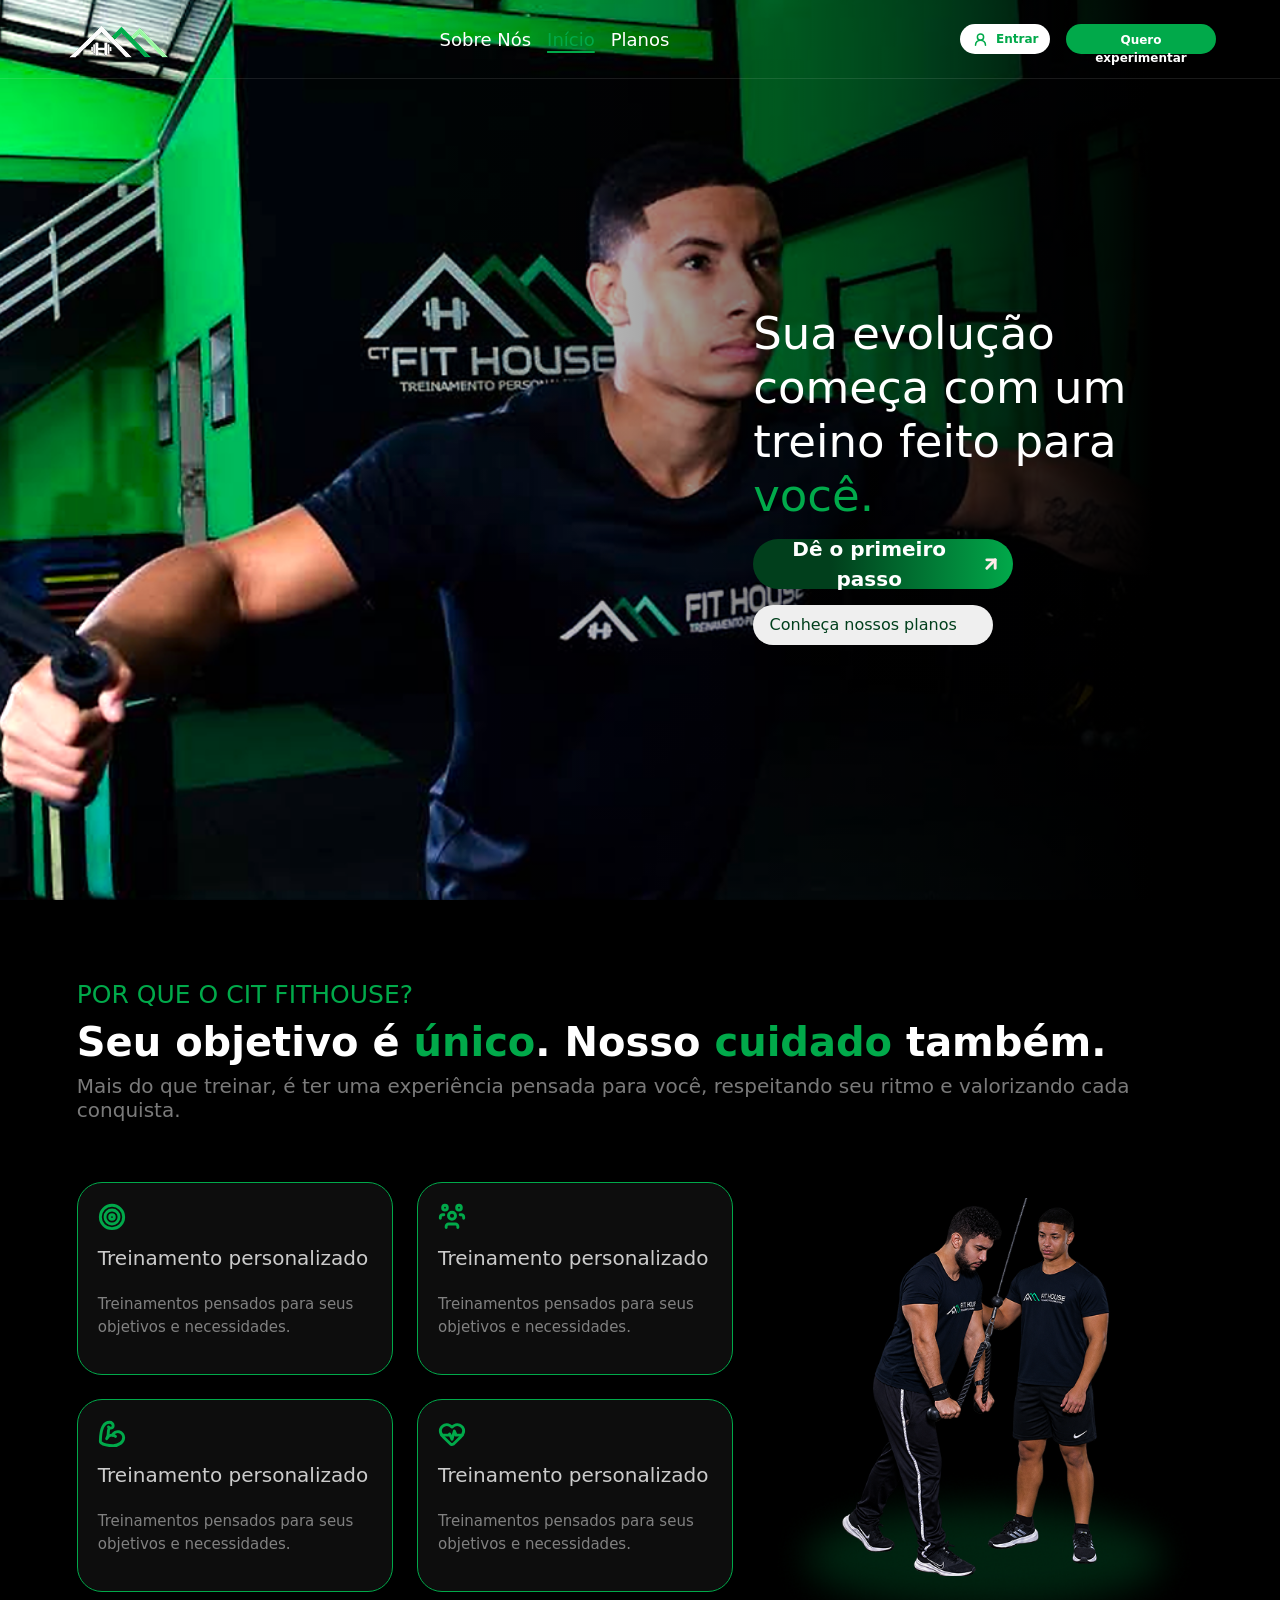
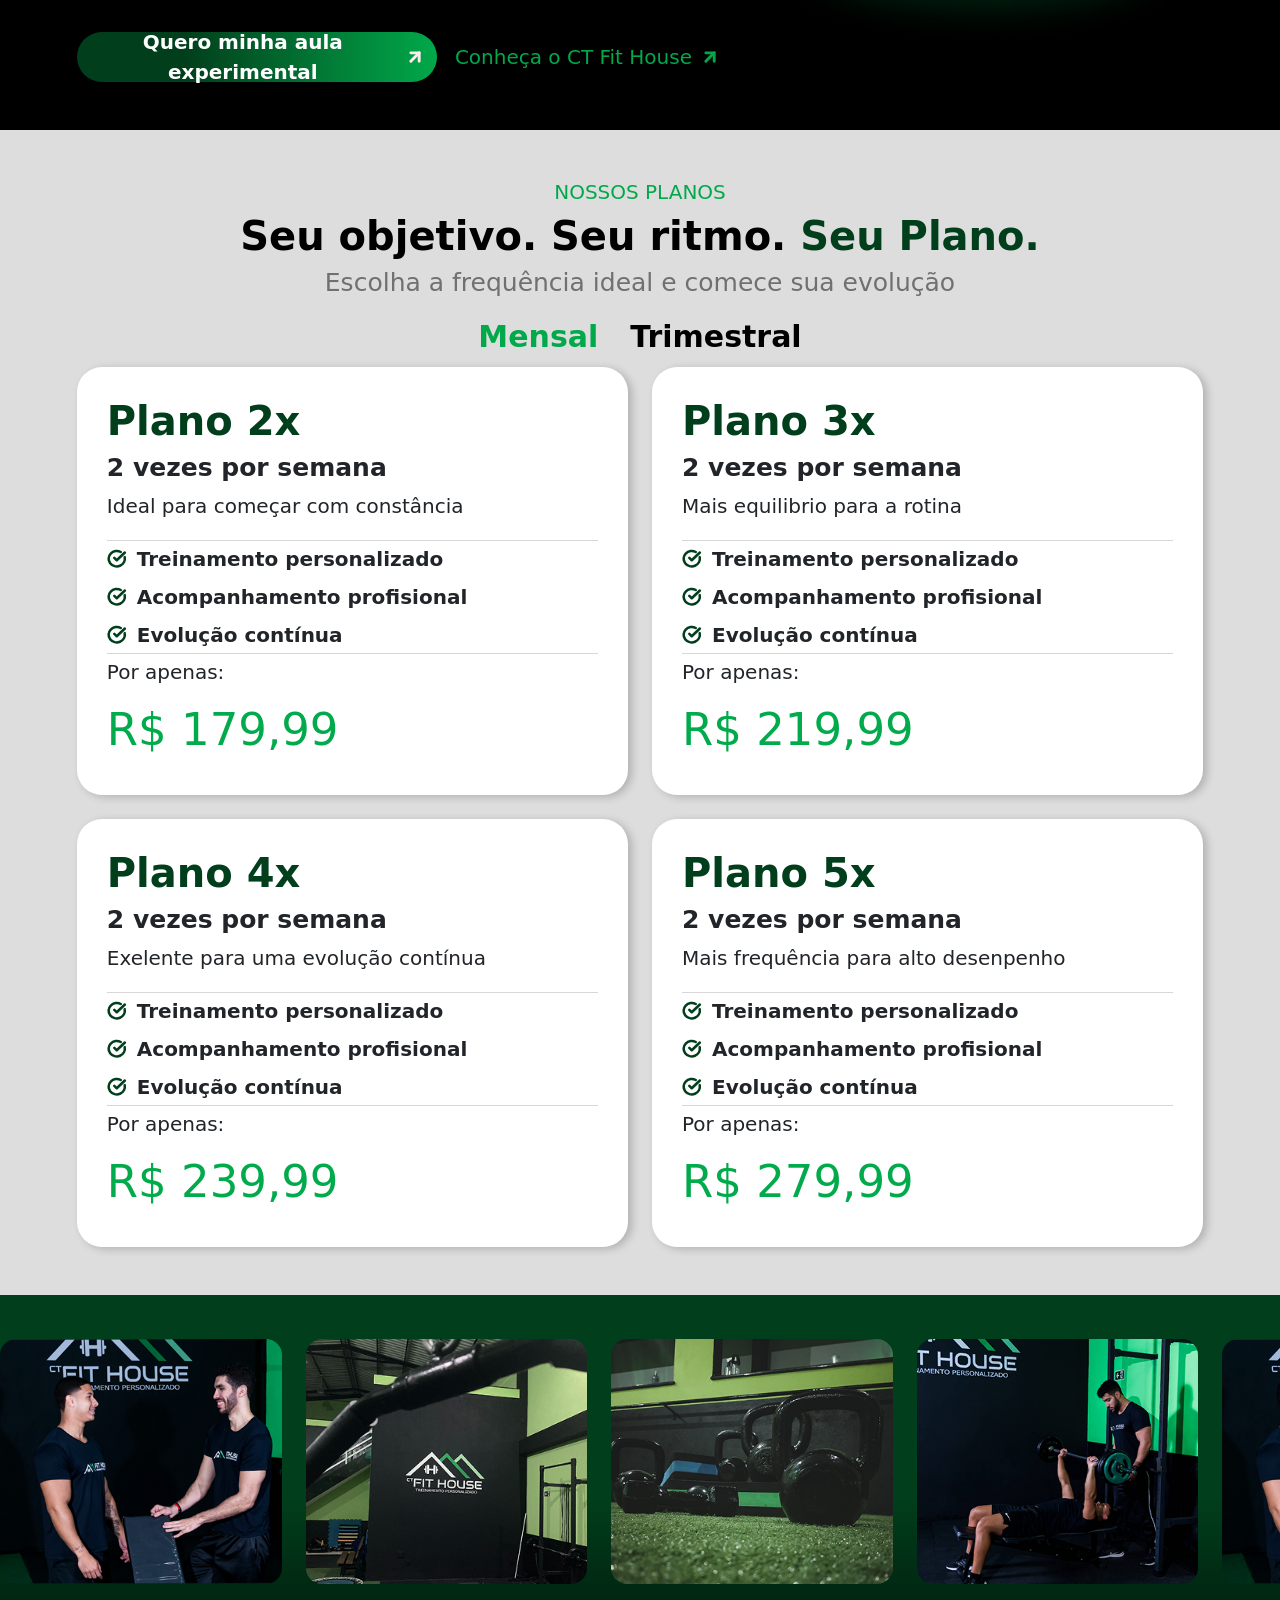
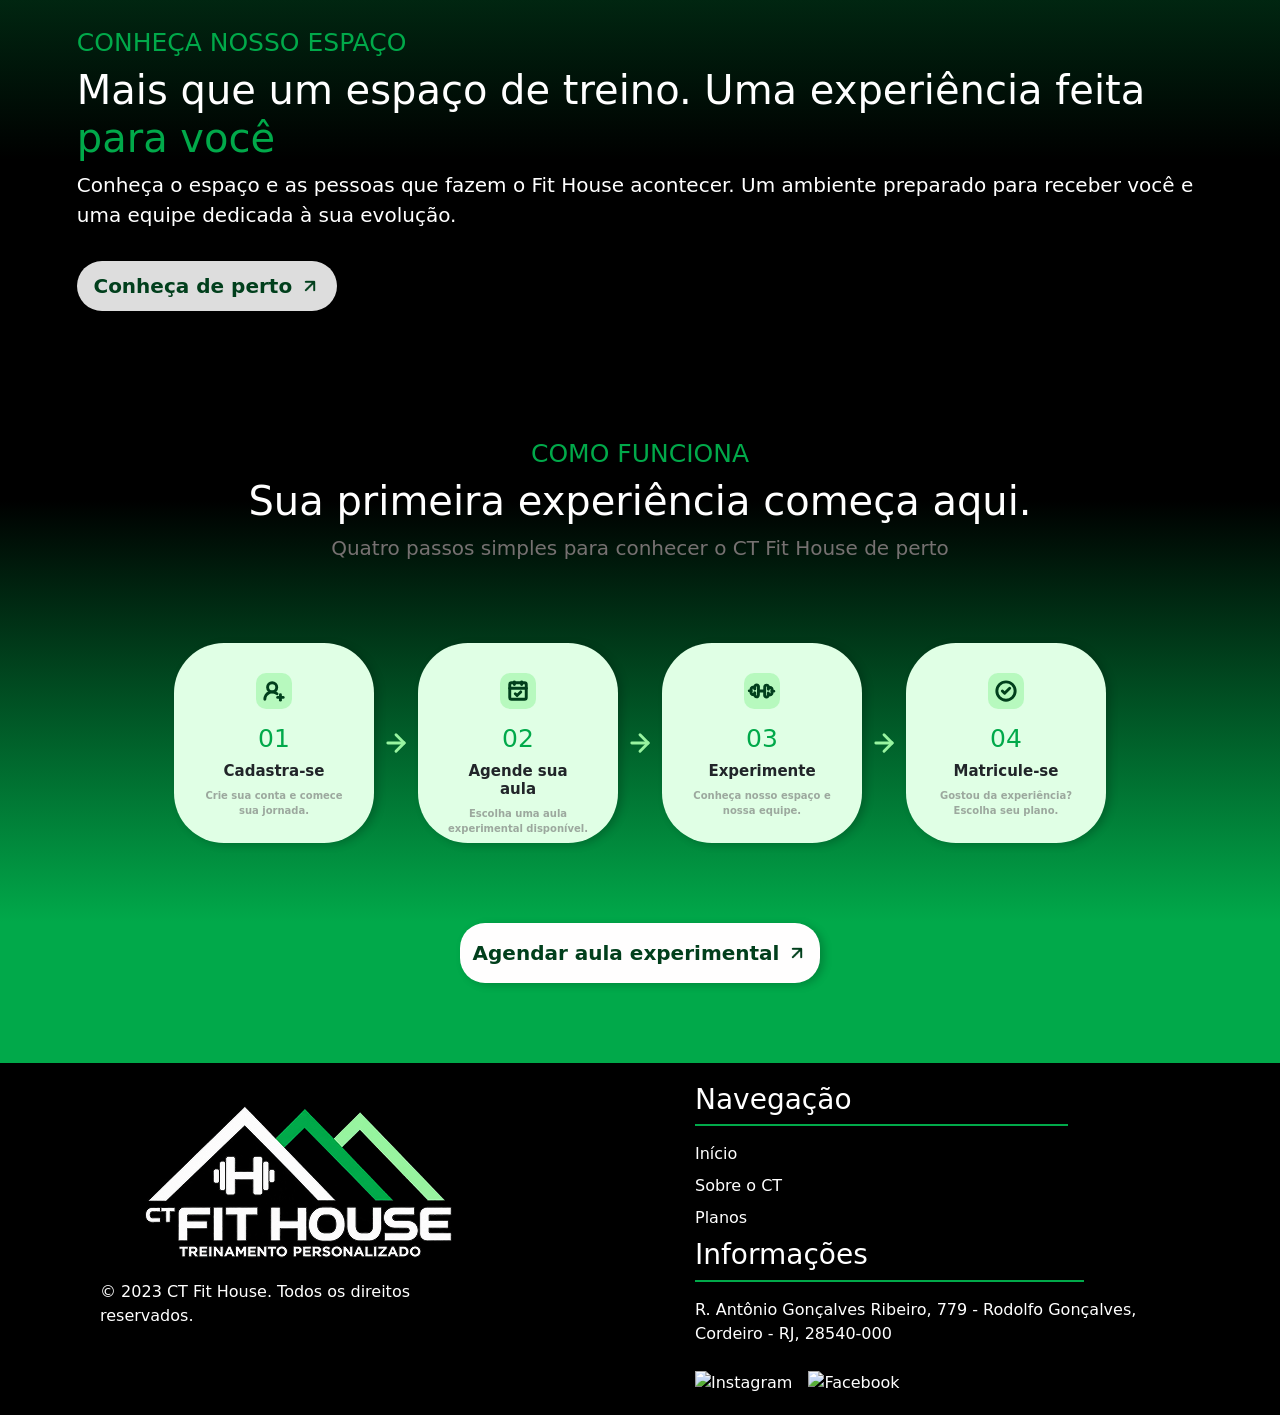
==== commit 3cd877c8: "feat: add seção 5, animações no menu" ====
--- a/index/index.html
+++ b/index/index.html
@@ -32,10 +32,10 @@
                             <a class="nav-link" href="#">Sobre Nós</a>
                         </li>
                         <li class="nav-item">
-                            <a class="nav-link" href="#">Início</a>
+                            <a class="nav-link active" href="#">Início</a>
                         </li>
                         <li class="nav-item">
-                            <a class="nav-link" href="#">Planos</a>
+                            <a class="nav-link" href="#Planos">Planos</a>
                         </li>
                     </ul>
                 </div>
@@ -130,7 +130,7 @@
         </div>
     </section>
 
-    <section class="secao3">
+    <section class="secao3" id="Planos">
 
         <div class="titulo-secao3">
             <h2>NOSSOS PLANOS</h2>
@@ -365,36 +365,62 @@
                 <img src="/Assets/icons/secao4/seta-ver-escuro.png" alt="" width="20" height="20">
             </button>   
         </div>
-
-
-
-
-
-
-
     </section>
 
 
-
-
-
-
-
-
-
-
-
-
-
-
-
-
-
-
-
-
-
-
+    <section class="secao5">
+
+        <div class="secao5-conteudo">
+
+            <div class="titulos-secao5">
+                <h2>COMO FUNCIONA</h2>
+                <h1>Sua primeira experiência começa aqui.</h1>
+                <p>Quatro passos simples para conhecer o CT Fit House de perto</p>
+            </div>
+
+            <div class="grid-secao5">
+                
+                <div class="card-secao5">
+                    <img src="/Assets/icons/secao5/icon1-s5.svg" alt="Icone de cadastro">
+                    <h1>01</h1>
+                    <h2>Cadastra-se</h2>
+                    <p>Crie sua conta e comece sua jornada.</p>
+                </div>
+
+                <img src="/Assets/icons/secao5/seta-direitav.svg" alt="Seta verde para direita">
+
+                <div class="card-secao5">
+                    <img src="/Assets/icons/secao5/icon4-s5.svg" alt="Icone de calendario">
+                    <h1>02</h1>
+                    <h2>Agende sua aula</h2>
+                    <p>Escolha uma aula experimental disponível.</p>
+                </div>
+
+                <img src="/Assets/icons/secao5/seta-direitav.svg" alt="Seta verde para direita">
+                
+                <div class="card-secao5">
+                    <img src="/Assets/icons/secao5/icon3-s5.svg" alt="Icone de halter">
+                    <h1>03</h1>
+                    <h2>Experimente</h2>
+                    <p>Conheça nosso espaço e nossa equipe.</p>
+                </div>
+
+                <img src="/Assets/icons/secao5/seta-direitav.svg" alt="Seta verde para direita">
+ 
+                <div class="card-secao5">
+                    <img src="/Assets/icons/secao5/icon2-s5.svg" alt="Icone de check">
+                    <h1>04</h1>
+                    <h2>Matricule-se</h2>
+                    <p>Gostou da experiência? Escolha seu plano.</p>
+                </div>
+            </div>
+
+            <button  type="button" class="btn align-items-center justify-content-center gap-2" id="btn1-secao5" href="#">
+                Agendar aula experimental
+                <img src="/Assets/icons/secao4/seta-ver-escuro.png" alt="" width="20" height="20">
+            </button> 
+        </div>
+    </section>
 
     <footer>
         <div class="footer-conteudo">
--- a/index/index.css
+++ b/index/index.css
@@ -74,11 +74,19 @@
 .nav-link{
     color: #FFFFFF;
     font-weight: regular;
-    font-size: 14px;
+    font-size: 18px;
 }
 
 .nav-link:hover{
     color: #01A94A;
+}
+
+.menu-pricipal .nav-link.active {
+    color: #01A94A;
+    text-decoration: underline;
+    text-decoration-color: #01A94A;
+    text-decoration-thickness: 2px;
+    text-underline-offset: 5px;
 }
 
 /* ------------------------------Hero-------------------------------*/
@@ -498,10 +506,107 @@
     filter: brightness(0) invert(1);
 }
 
-
-
-
-
+/*------------------------------Seção 5-----------------------------------------------*/
+
+.secao5{
+     background-image: linear-gradient(0deg, #01A94A 20%, #000000 80%);
+}
+
+.secao5-conteudo{
+    justify-content: center;
+    align-items: center;
+}
+
+.titulos-secao5{
+    margin-top: 80px;
+    text-align: center;
+}
+
+.titulos-secao5 h2{
+    color: #01A94A;
+    font-size: 25px;
+}
+
+.titulos-secao5 h1{
+    color:#fff;
+    font-size: 40px;
+}
+
+.titulos-secao5 p{
+    color: #767171;
+    font-size: 20px;
+}
+
+.grid-secao5 {
+    margin-top: 80px;
+    display: grid;
+    grid-template-columns: 200px auto 200px auto 200px auto 200px;
+    align-items: center;
+    justify-content: center;
+    gap: 8px;
+}
+
+.card-secao5{
+    padding: 30px;
+    background-color: #E0FFE5;
+    border-radius: 50px;
+    text-align: center;
+    width: 200px;
+    height: 200px;
+    box-shadow: 4px 2px 8px 0 rgba(0, 0, 0, 0.2);
+}
+
+.card-secao5:hover{
+    transition: all 0.3s ease-in-out;
+    transform: scale(1.03);
+
+}
+
+.card-secao5 h1{
+    color:#01A94A;
+    font-size: 25px;
+    margin-top: 15px;
+}
+
+.card-secao5 h2{
+    font-size: 15px;
+    font-weight: bold;
+}
+
+.card-secao5 p{
+    font-weight: bold;
+    color: #7070709c;
+    font-size: 10px;
+}
+
+#btn1-secao5{
+    font-weight: bold;
+    display: flex;
+    width: 360px;
+    margin-inline: auto;
+    align-items: center;
+    margin-top: 80px;
+    margin-bottom: 80px;
+    text-decoration: none;
+    background-color: #fffefe;
+    border: none;
+    border-radius: 25px;
+    color: #013F1C;
+    height: 60px;
+    font-size: 20px;
+    box-shadow: 4px 2px 8px 0 rgba(0, 0, 0, 0.2);  
+}
+
+#btn1-secao5:hover{ 
+    color: #ffffff;
+    background-image: linear-gradient(90deg, #013F1C 30%, #01A94A 100%);
+    transition: all 0.3s ease-in-out;
+    transform: scale(1.03);
+}
+#btn1-secao5:hover img,
+#btn1-secao5:focus-visible img {
+    filter: brightness(0) invert(1);
+}
 
 
 /* ------------------------------Footer-------------------------------*/
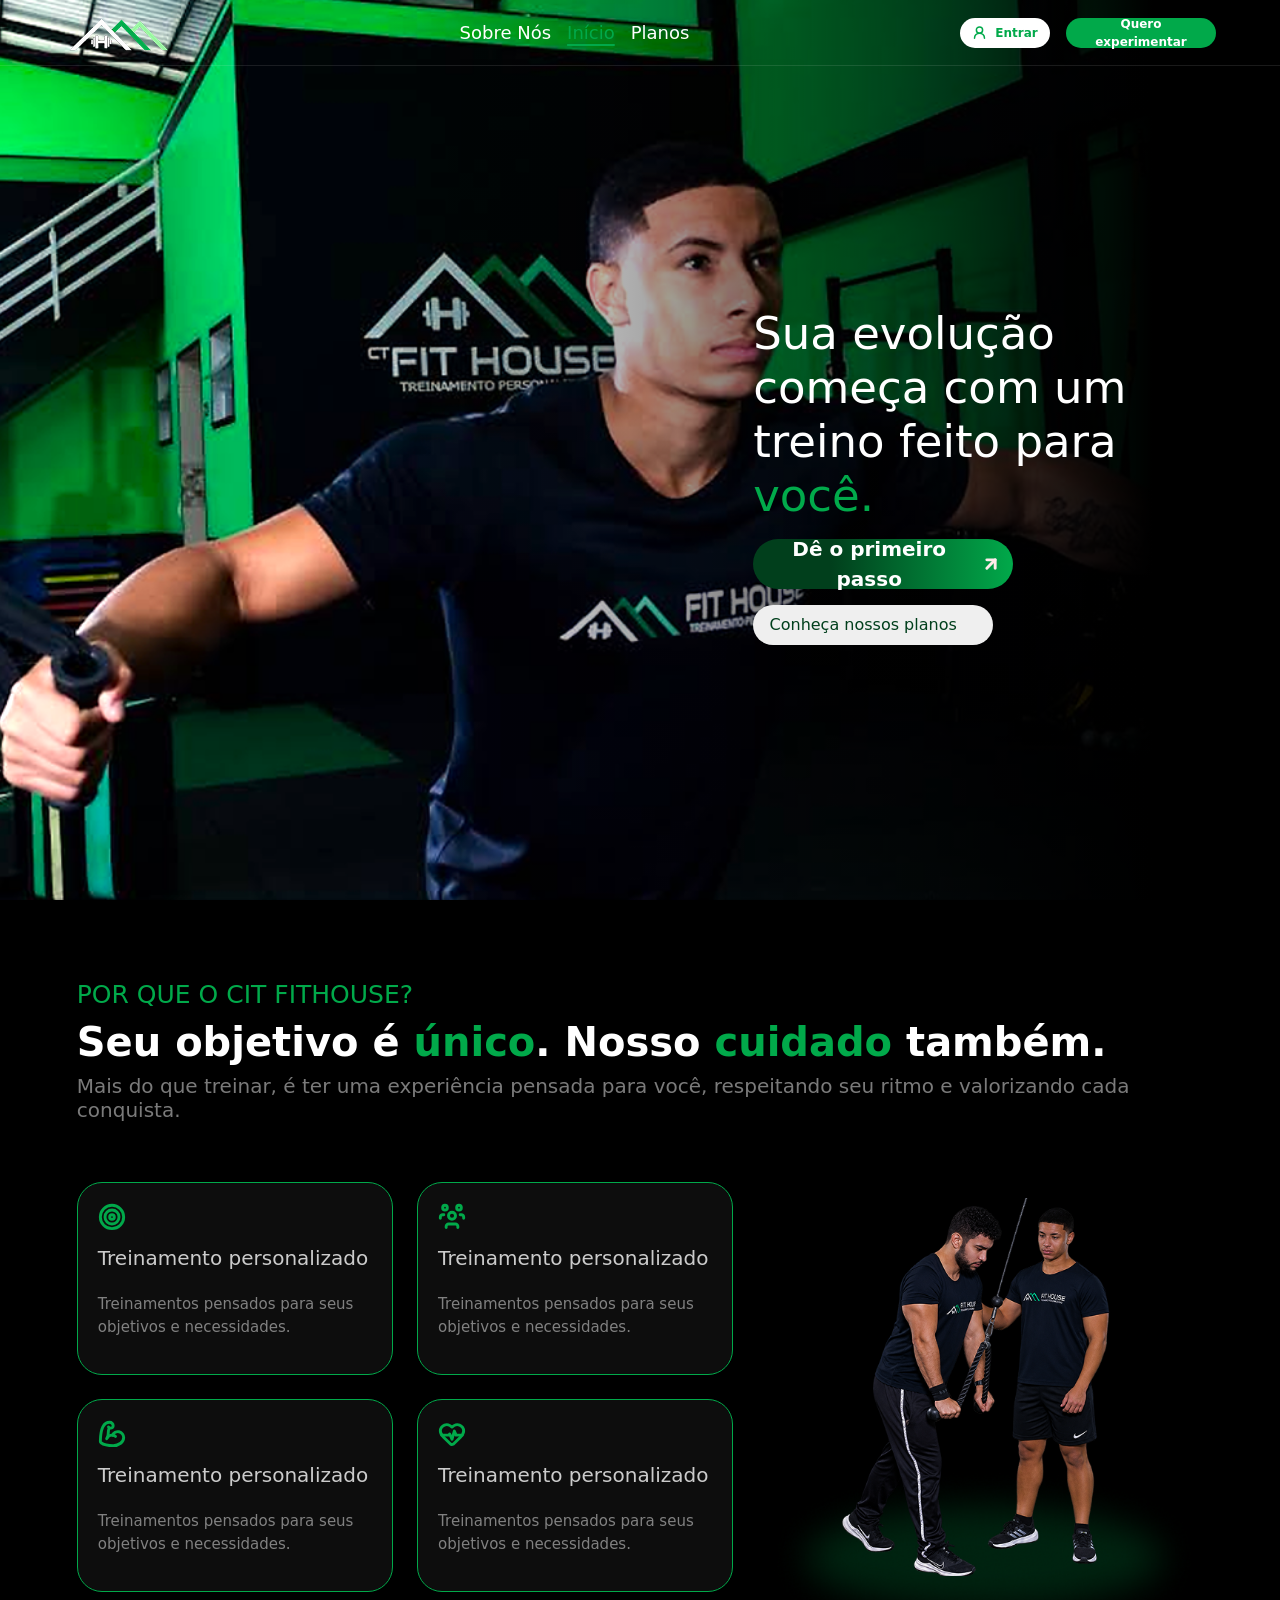
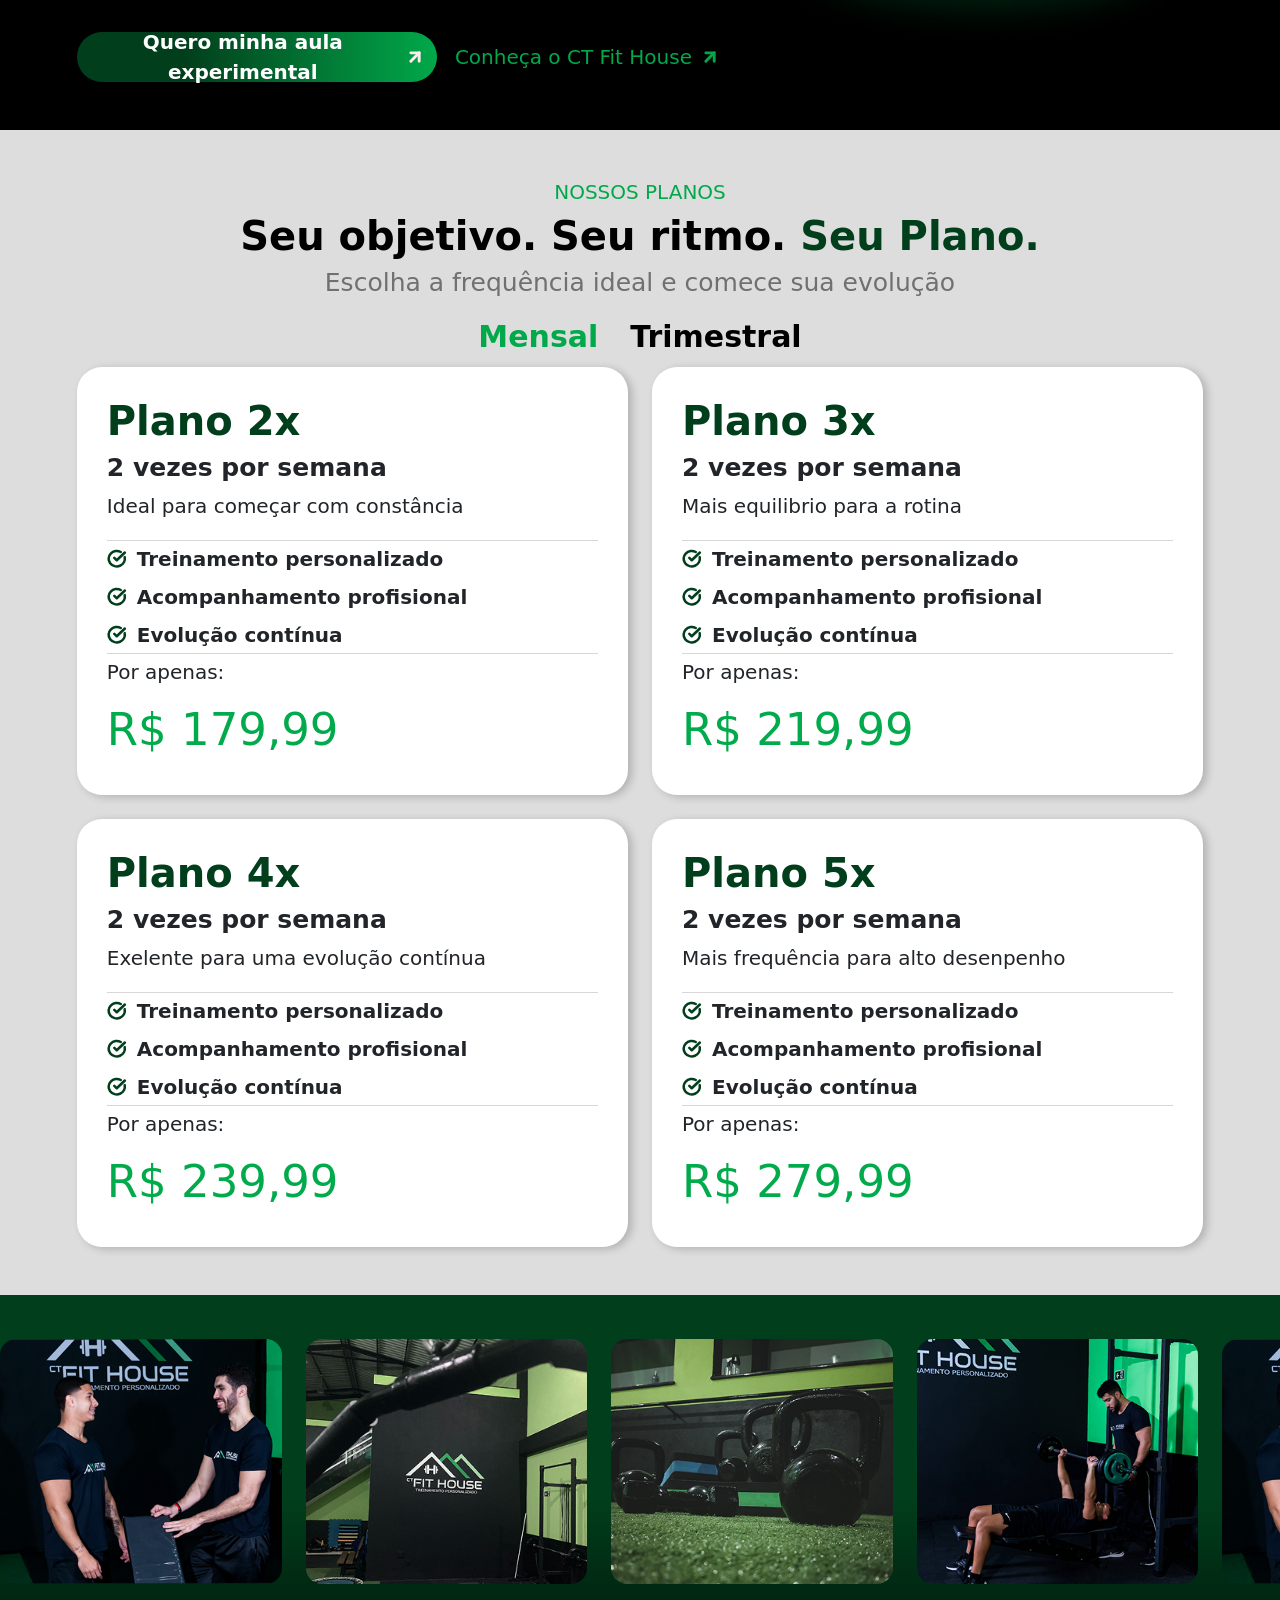
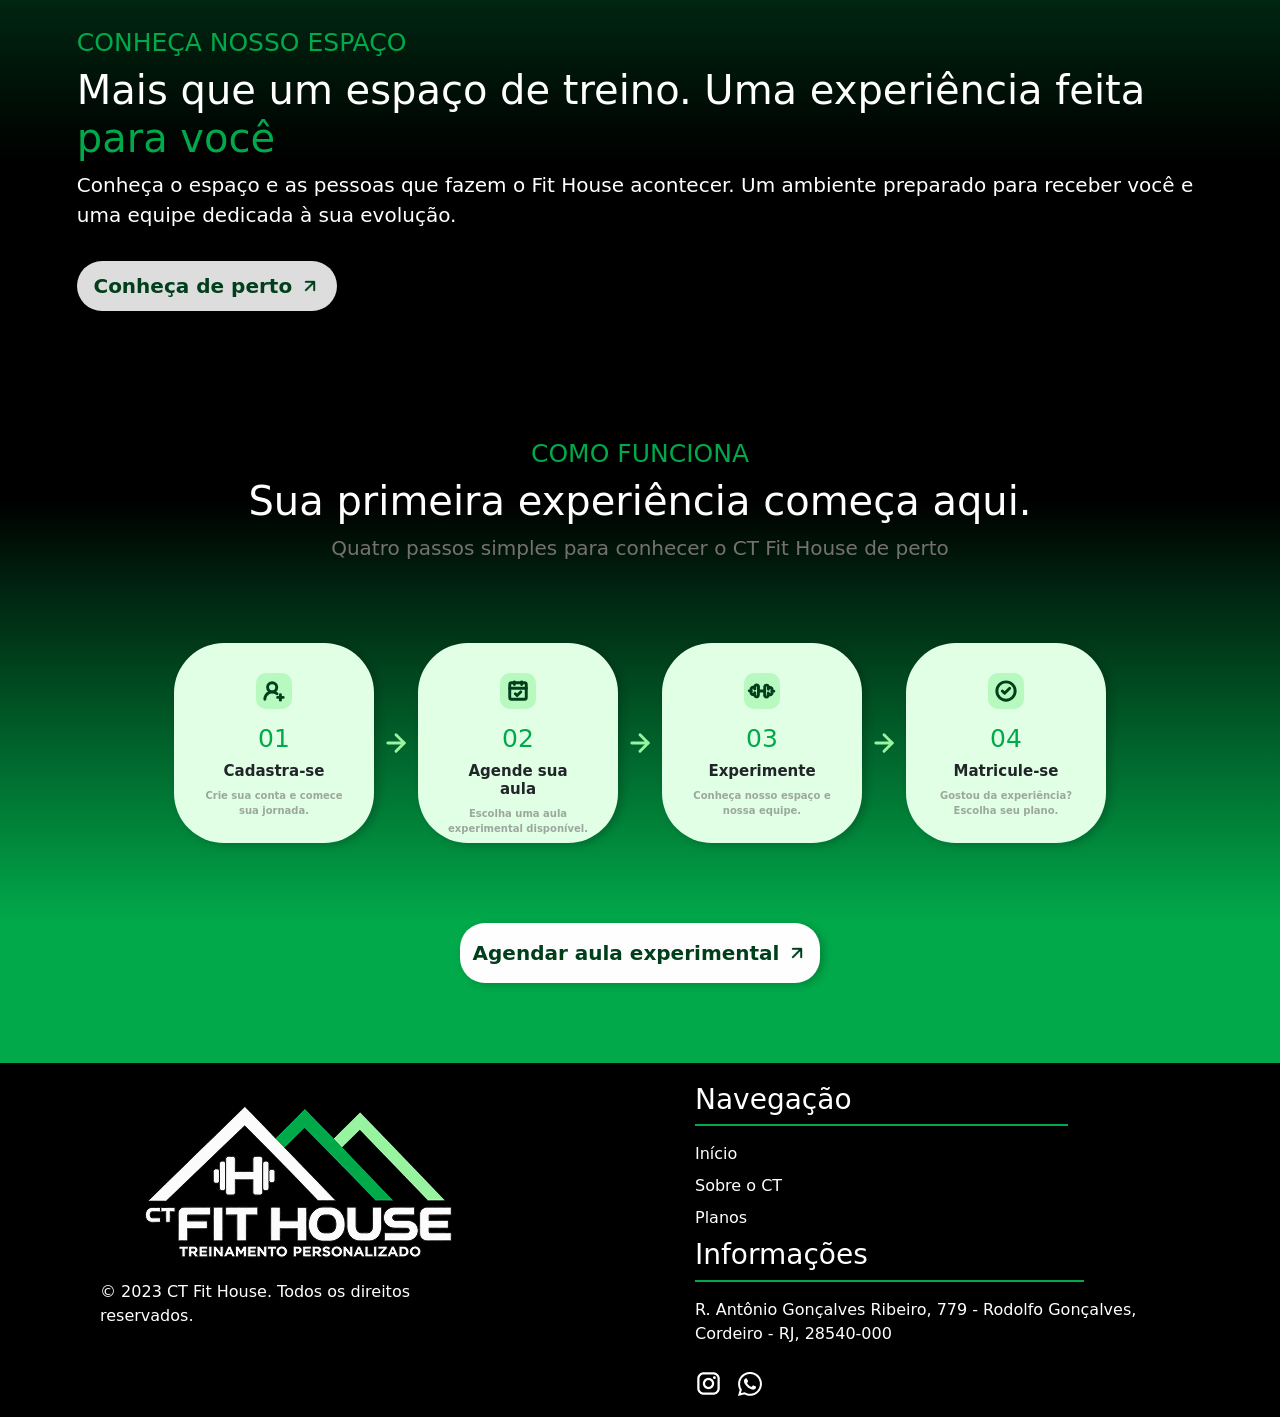
==== commit 0616ea5f: "linkagem (todas páginas) e responsividade fiz a responsividade das páginas quem-somos e index e link" ====
--- a/index/index.html
+++ b/index/index.html
@@ -19,36 +19,41 @@
 <body>
 
     <header class="header">
-        <nav class="navbar navbar-expand-lg navbar-light">
+        <nav class="navbar navbar-expand-lg navbar-dark">
             <div class="container-fluid cabecalho-conteudo">
 
-                <a class="navbar-brand" href="#">
+                <a class="navbar-brand" href="index.html">
                     <img src="/Assets/img/Logo1.png" alt="CT FitHouse Logo" width="109" height="36" class="d-inline-block align-text-top">
                 </a>
+
+                <button class="navbar-toggler" type="button" data-bs-toggle="collapse" data-bs-target="#menu" aria-controls="menu" aria-expanded="false" aria-label="Abrir menu">
+                    <span class="navbar-toggler-icon"></span>
+                </button>
 
                 <div class="collapse navbar-collapse" id="menu">
                     <ul class="navbar-nav mx-auto menu-pricipal">
                         <li class="nav-item">
-                            <a class="nav-link" href="#">Sobre Nós</a>
+                            <a class="nav-link" href="../quem_somos/quem_somos.html">Sobre Nós</a>
                         </li>
                         <li class="nav-item">
-                            <a class="nav-link active" href="#">Início</a>
+                            <a class="nav-link active" href="index.html">Início</a>
                         </li>
                         <li class="nav-item">
                             <a class="nav-link" href="#Planos">Planos</a>
                         </li>
                     </ul>
-                </div>
-
-                <dir class="d-flex gap-3">
-                    <button class="btn d-inline-flex align-items-center gap-2" type="button" id="btn-entrar">
-                        <img src="/Assets/icons/header/icon-perfil.svg" alt="" width="15" height="15">
-                        Entrar
-                    </button>
-                    <button class="btn " type="button" id="btn-cadastrar">
-                        Quero experimentar
-                    </button>
-                </dir>
+
+                    <div class="d-flex gap-3 justify-content-center mt-3 mt-lg-0">
+                        <a class="btn d-inline-flex align-items-center justify-content-center gap-2" href="../Login/login.html" id="btn-entrar">
+                            <img src="/Assets/icons/header/icon-perfil.svg" alt="" width="15" height="15">
+                            Entrar
+                        </a>
+                        <a class="btn d-inline-flex align-items-center justify-content-center" href="../cadastro-pagina/pagina-cadastro.html" id="btn-cadastrar">
+                            Quero experimentar
+                        </a>
+                    </div>
+                </div>
+
             </div>
         </nav>
     </header>
@@ -59,11 +64,11 @@
             
             <h1 id="titulo-hero">Sua evolução começa com um treino feito para <span id="destaque-hero">você.</span></h1>
 
-            <button class="btn d-inline-flex align-items-center justify-content-center gap-2" id="btn-hero" href="#">
+            <button class="btn d-inline-flex align-items-center justify-content-center gap-2" id="btn-hero" href="../cadastro-pagina/pagina-cadastro.html">
                 Dê o primeiro passo
                 <img src="/Assets/icons/Icon-seta-ddireita.svg" alt="" width="20" height="20">
             </button>
-            <button class="btn-hero2" id="btn-hero2" href="#">
+            <button class="btn-hero2" id="btn-hero2" type="button" onclick="document.getElementById('Planos').scrollIntoView({ behavior: 'smooth' })">
                 Conheça nossos planos
                 <img src="/Assets/icons/Icon-seta-baixo.svg" alt="" width="15" height="15">
             </button>
@@ -115,14 +120,14 @@
 
             <div class="botoes gap-2">
 
-                    <button class="btn d-inline-flex align-items-center justify-content-center gap-2" id="btn1-secao2" href="#">
+                    <a class="btn d-inline-flex align-items-center justify-content-center gap-2" id="btn1-secao2" href="../cadastro-pagina/pagina-cadastro.html">
                         Quero minha aula experimental
                         <img src="/Assets/icons/Icon-seta-ddireita.svg" alt="" width="20" height="20">
-                    </button>
-                    <button class="btn d-inline-flex align-items-center justify-content-center gap-2" id="btn2-secao2" href="#">
+                    </a>
+                    <a class="btn d-inline-flex align-items-center justify-content-center gap-2" id="btn2-secao2" href="../quem_somos/quem_somos.html">
                         Conheça o CT Fit House
                         <img src="/Assets/icons/secao2/seta-verde.svg" alt="" width="20" height="20">
-                    </button>
+                    </a>
 
             </div>
 
@@ -360,10 +365,10 @@
                     o Fit House acontecer. Um ambiente preparado para receber você e uma equipe dedicada à sua evolução.</p>
             </div>
 
-            <button class="btn d-inline-flex align-items-center justify-content-center gap-2" id="btn1-secao4" href="#">
+            <a class="btn d-inline-flex align-items-center justify-content-center gap-2" target="_blank" id="btn1-secao4" href="https://www.google.com/maps/place/CT+FIT+HOUSE+-+Treinamento+Personalizado/@-22.0352343,-42.3766912,957m/data=!3m2!1e3!4b1!4m6!3m5!1s0x97e314cb3998f1:0xcbb6ea007d6e7019!8m2!3d-22.0352393!4d-42.3741163!16s%2Fg%2F11v190zgrb?entry=ttu&g_ep=EgoyMDI2MTEyMi4wIKXMDSoASAFQAw%3D%3D">
                 Conheça de perto
                 <img src="/Assets/icons/secao4/seta-ver-escuro.png" alt="" width="20" height="20">
-            </button>   
+            </a>   
         </div>
     </section>
 
@@ -415,10 +420,10 @@
                 </div>
             </div>
 
-            <button  type="button" class="btn align-items-center justify-content-center gap-2" id="btn1-secao5" href="#">
+            <a  type="button" class="btn align-items-center justify-content-center gap-2" id="btn1-secao5" href="../cadastro-pagina/pagina-cadastro.html">
                 Agendar aula experimental
                 <img src="/Assets/icons/secao4/seta-ver-escuro.png" alt="" width="20" height="20">
-            </button> 
+            </a> 
         </div>
     </section>
 
@@ -426,33 +431,33 @@
         <div class="footer-conteudo">
 
             <div class="footer-logo">
-                <img src="/Assets/img/Logo2.png" alt="Facebook" width="395" height="197">
+                <img src="/Assets/img/Logo2.png" alt="CT Fit House Logo" width="395" height="197">
                 <p>&copy; 2023 CT Fit House. Todos os direitos reservados.</p>
             </div>
 
             <div class="footer-links">
                 <h3>Navegação</h3>
-                <a href="#">Início</a>
-                <a href="#">Sobre o CT</a>
-                <a href="#">Planos</a>
+                <a href="../index/index.html">Início</a>
+                <a href="../quem_somos/quem_somos.html">Sobre o CT</a>
+                <a href="../index/index.html#Planos">Planos</a>
 
                 <h3>Informações</h3>
                 <p>R. Antônio Gonçalves Ribeiro, 779 - Rodolfo Gonçalves, Cordeiro - RJ, 28540-000</p>
 
-            <div class="footer-social">
-                <a href="https://www.instagram.com/ctfithouse/" target="_blank">
-                    <img src="/Assets/icons/Icone - Instagram.png" alt="Instagram" width="27" height="27">
-                </a>
-                <a href="#">
-                    <img src="/Assets/icons/Frame.png" alt="Facebook" width="24" height="24">
-                </a>
-            </div>
-
-            </div> 
-
-         </div>
-        
+                <div class="footer-social">
+                    <a href="https://www.instagram.com/ct.fithouse/" target="_blank">
+                        <img src="../Assets/icons/footer/Icon-Instagram.png" alt="Instagram" width="27" height="27">
+                    </a>
+                    <a href="https://wa.me/5522981510371?text=Ol%C3%A1%2C%20gostaria%20de%20mais%20informa%C3%A7%C3%B5es!"
+                       target="_blank">
+                        <img src="../Assets/icons/footer/Icon-Whatsapp.png" alt="Icon-Whatsapp" width="24" height="24">
+                    </a>
+                </div>
+
+            </div>
+
+        </div>
     </footer>
     
 </body>
-</html>+</html>
--- a/index/index.css
+++ b/index/index.css
@@ -652,4 +652,346 @@
     display: flex;
     align-items: center;
     gap: 16px;
+}
+
+/* ------------------------------Responsividade-------------------------------*/
+
+body {
+    overflow-x: hidden;
+}
+
+
+/* ---- Footer ---- */
+
+@media (max-width: 1200px) {
+
+    footer {
+        padding: 20px 5%;
+    }
+
+    .footer-conteudo {
+        gap: 80px;
+    }
+
+    .footer-links h3 {
+        padding-right: 100px;
+    }
+}
+
+
+/* ---- Seção 5: os 4 cards em 2 colunas (as setas somem) ---- */
+
+@media (max-width: 1100px) {
+
+    .secao5-conteudo {
+        padding-inline: 6%;
+    }
+
+    .grid-secao5 {
+        grid-template-columns: repeat(2, 200px);
+        gap: 24px;
+    }
+
+    .grid-secao5 > img {
+        display: none;
+    }
+}
+
+
+/* ---- Header: menu "hambúrguer" abaixo de 992px ---- */
+
+@media (max-width: 991px) {
+
+    .cabecalho-conteudo {
+        padding-inline: 20px;
+    }
+
+    /* com o menu aberto o header fica preto, para os links ficarem legíveis */
+    .header:has(.navbar-collapse.show),
+    .header:has(.navbar-collapse.collapsing) {
+        background-color: #000;
+    }
+
+    .navbar-toggler {
+        border-color: rgba(255, 255, 255, 0.5);
+    }
+
+    .navbar-collapse {
+        padding: 8px 0 18px;
+    }
+
+    .menu-pricipal {
+        text-align: center;
+    }
+
+    .nav-link {
+        padding: 10px 0;
+        font-size: 16px;
+    }
+
+    #btn-entrar,
+    #btn-cadastrar {
+        height: 38px;
+        font-size: 13px;
+    }
+}
+
+
+/* ---- Tablet e celular ---- */
+
+@media (max-width: 900px) {
+
+    /* Hero: texto embaixo, por cima da foto escurecida */
+
+    .hero {
+        min-height: 100vh;
+        min-height: 100svh;
+        padding: 100px 6% 40px;
+        justify-content: center;
+        align-items: flex-end;
+        background-image:
+            linear-gradient(to top, #000 12%, rgba(0, 0, 0, 0.45) 70%),
+            url("../Assets/img/img1.png");
+        background-position: center, 70% center;
+    }
+
+    .hero-conteudo {
+        max-width: 520px;
+    }
+
+    .hero h1 {
+        font-size: clamp(30px, 8vw, 40px);
+    }
+
+    #btn-hero,
+    #btn-hero2 {
+        width: 100%;
+        max-width: 320px;
+    }
+
+    #btn-hero {
+        font-size: 18px;
+    }
+
+    /* Seção 2 */
+
+    .secao2-conteudo {
+        padding: 60px 6% 40px;
+    }
+
+    .titulo-secao2 h2 {
+        font-size: 16px;
+    }
+
+    .titulo-secao2 h1 {
+        font-size: 28px;
+    }
+
+    .titulo-secao2 h3 {
+        font-size: 16px;
+    }
+
+    .visual-secao2 {
+        grid-template-columns: 1fr;
+        gap: 24px;
+        margin-top: 30px;
+    }
+
+    .composicao-secao2 {
+        margin-bottom: 70px;   
+    }
+
+    #treino-secao2 {
+        width: 80%;
+        max-width: 420px;
+    }
+
+    .card-secao2 h1 {
+        font-size: 18px;
+    }
+
+    .card-secao2 p {
+        font-size: 14px;
+    }
+
+    .botoes {
+        display: flex;
+        flex-direction: column;
+        align-items: stretch;
+        margin-top: 24px;
+    }
+
+    #btn1-secao2 {
+        width: 100%;
+        height: 48px;
+        font-size: 16px;
+    }
+
+    #btn2-secao2 {
+        font-size: 16px;
+    }
+
+    /* Seção 3 */
+
+    .secao3 {
+        padding: 40px 6%;
+    }
+
+    .titulo-secao3 h2 {
+        font-size: 16px;
+    }
+
+    .titulo-secao3 h1 {
+        font-size: 28px;
+    }
+
+    .titulo-secao3 h3 {
+        font-size: 16px;
+    }
+
+    .nav-link.botao-secao3 {
+        font-size: 22px;
+    }
+
+    .card-secao3 {
+        padding: 24px;
+    }
+
+    .titulo-card {
+        font-size: 32px;
+    }
+
+    .preco {
+        font-size: 38px;
+    }
+
+    .card-secao3 h2 {
+        font-size: 20px;
+    }
+
+    .card-secao3 p {
+        font-size: 16px;
+    }
+
+    .checklist-card p {
+        font-size: 14px;
+    }
+
+    /* Seção 4 */
+
+    .foto-galeria {
+        width: 240px;
+    }
+
+    .secao4-conteudo {
+        padding: 20px 6% 40px;
+    }
+
+    .titulos-secao4 h2 {
+        font-size: 16px;
+    }
+
+    .titulos-secao4 h1 {
+        font-size: 28px;
+    }
+
+    .titulos-secao4 p {
+        font-size: 16px;
+    }
+
+    #btn1-secao4 {
+        font-size: 16px;
+    }
+
+    /* Seção 5 */
+
+    .titulos-secao5 {
+        margin-top: 50px;
+    }
+
+    .titulos-secao5 h2 {
+        font-size: 16px;
+    }
+
+    .titulos-secao5 h1 {
+        font-size: 28px;
+    }
+
+    .titulos-secao5 p {
+        font-size: 15px;
+    }
+
+    .grid-secao5 {
+        margin-top: 40px;
+    }
+
+    #btn1-secao5 {
+        width: min(360px, 100%);
+        margin-top: 50px;
+        margin-bottom: 50px;
+        font-size: 16px;
+    }
+
+    /* Footer */
+
+    .footer-conteudo {
+        flex-direction: column;
+        gap: 30px;
+    }
+
+    .footer-logo img {
+        max-width: 100%;
+        height: auto;
+    }
+
+    .footer-links {
+        width: 100%;
+    }
+
+    .footer-links h3 {
+        width: 100%;
+        padding-right: 0;
+        font-size: 20px;
+    }
+}
+
+
+/* ---- Planos em 1 coluna ---- */
+
+@media (max-width: 700px) {
+
+    .grid-secao3,
+    .grid-secao2 {
+        grid-template-columns: 1fr;
+    }
+}
+
+
+/* ---- Celulares pequenos: cards da seção 5 um embaixo do outro, com setas para baixo ---- */
+
+@media (max-width: 520px) {
+
+    .grid-secao5 {
+        grid-template-columns: 200px;
+        gap: 10px;
+    }
+
+    .grid-secao5 > img {
+        display: block;
+        width: 32px;
+        height: auto;
+        margin: 0 auto;
+        transform: rotate(90deg);
+    }
+
+    .titulo-secao2 h1,
+    .titulo-secao3 h1,
+    .titulos-secao4 h1,
+    .titulos-secao5 h1 {
+        font-size: 24px;
+    }
+
+    .titulo-card {
+        font-size: 28px;
+    }
 }
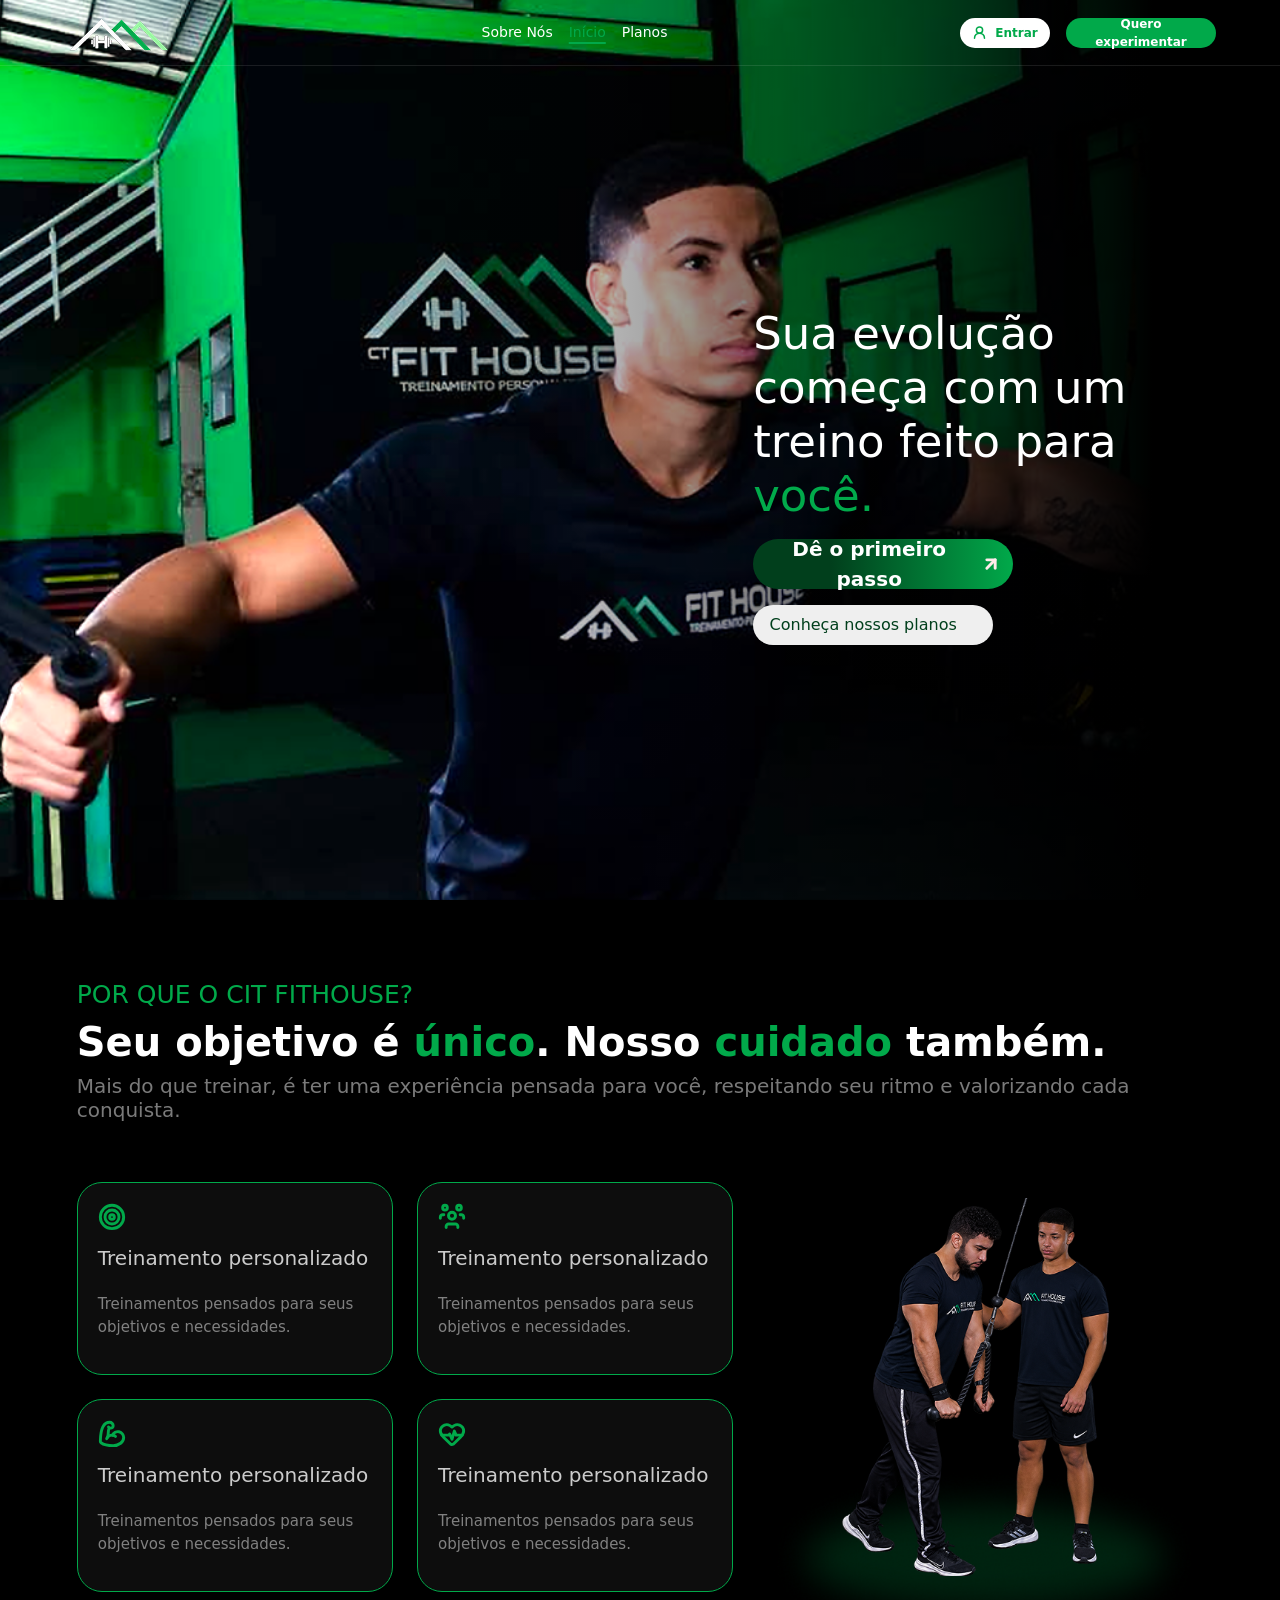
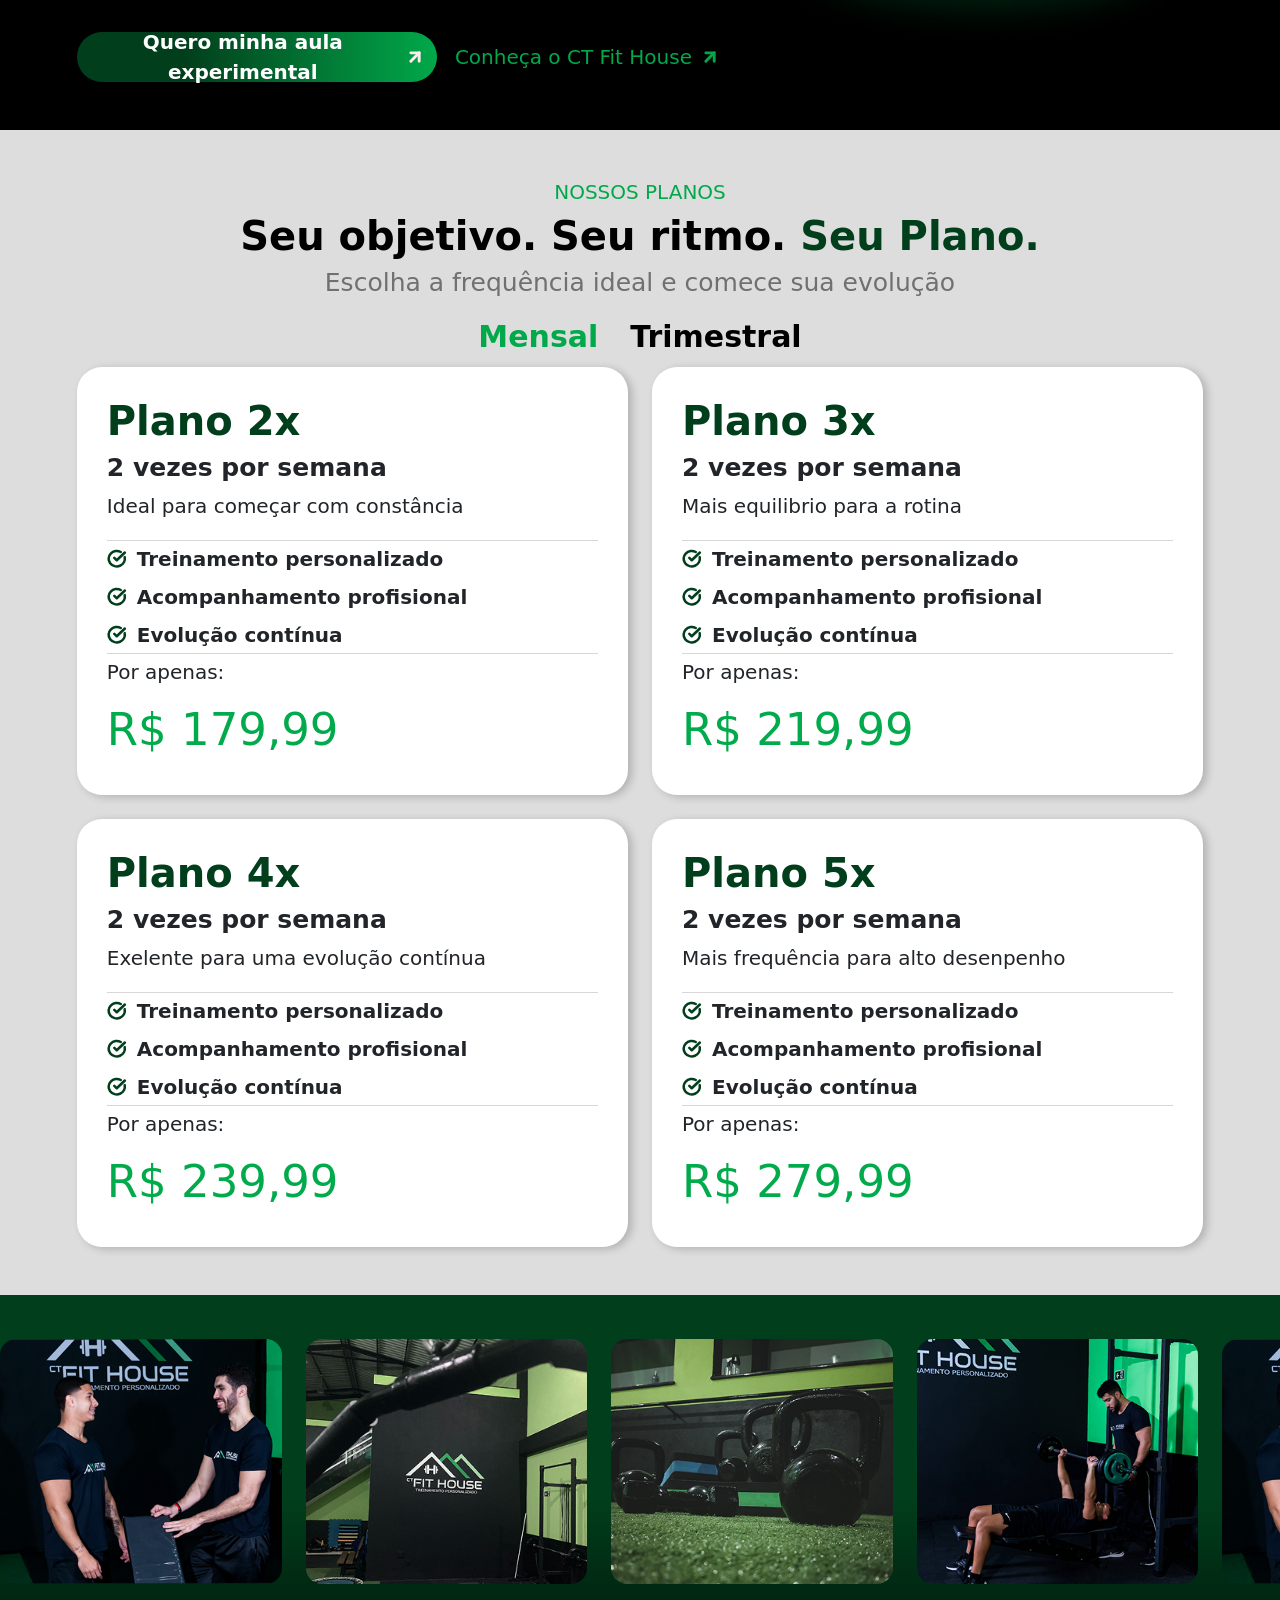
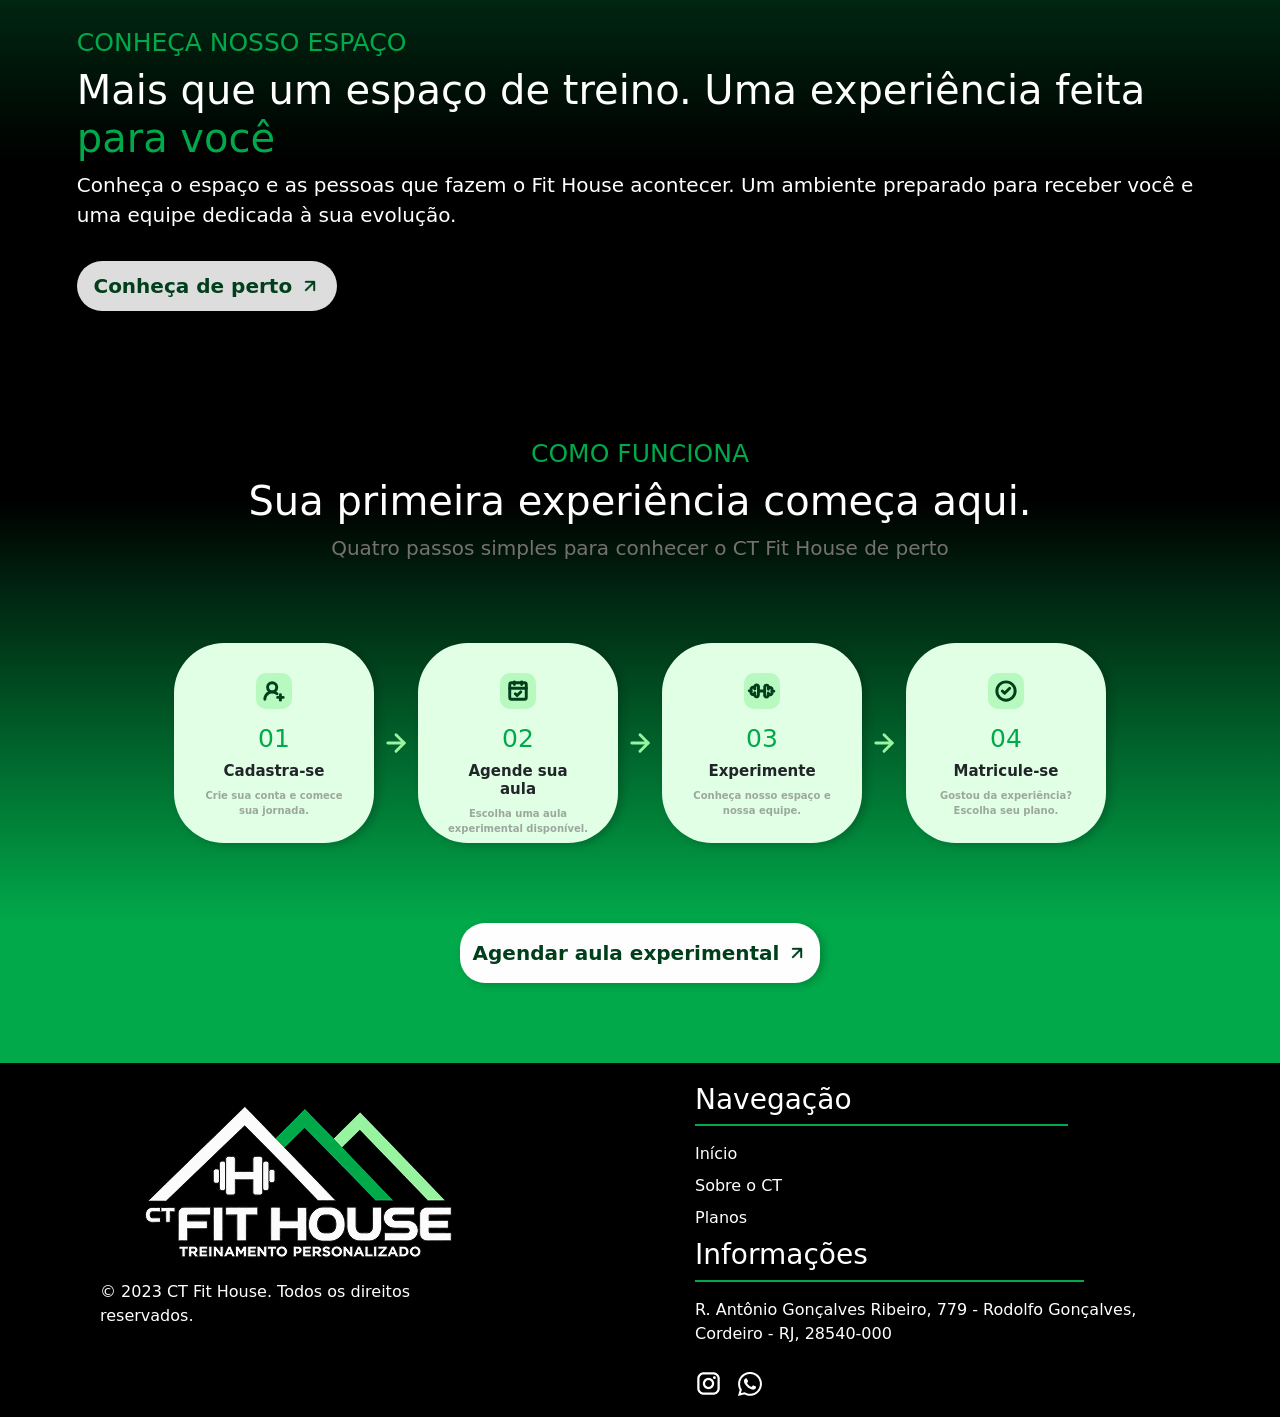
==== commit 5c1c2a0b: "feat: ajustes finais para a integração com o bd e o servidor" ====
--- a/index/index.html
+++ b/index/index.html
@@ -44,7 +44,7 @@
                     </ul>
 
                     <div class="d-flex gap-3 justify-content-center mt-3 mt-lg-0">
-                        <a class="btn d-inline-flex align-items-center justify-content-center gap-2" href="../Login/login.html" id="btn-entrar">
+                        <a class="btn d-inline-flex align-items-center justify-content-center gap-2" href="../login/login.html" id="btn-entrar">
                             <img src="/Assets/icons/header/icon-perfil.svg" alt="" width="15" height="15">
                             Entrar
                         </a>
--- a/index/index.css
+++ b/index/index.css
@@ -74,7 +74,7 @@
 .nav-link{
     color: #FFFFFF;
     font-weight: regular;
-    font-size: 18px;
+    font-size: 14px;
 }
 
 .nav-link:hover{
